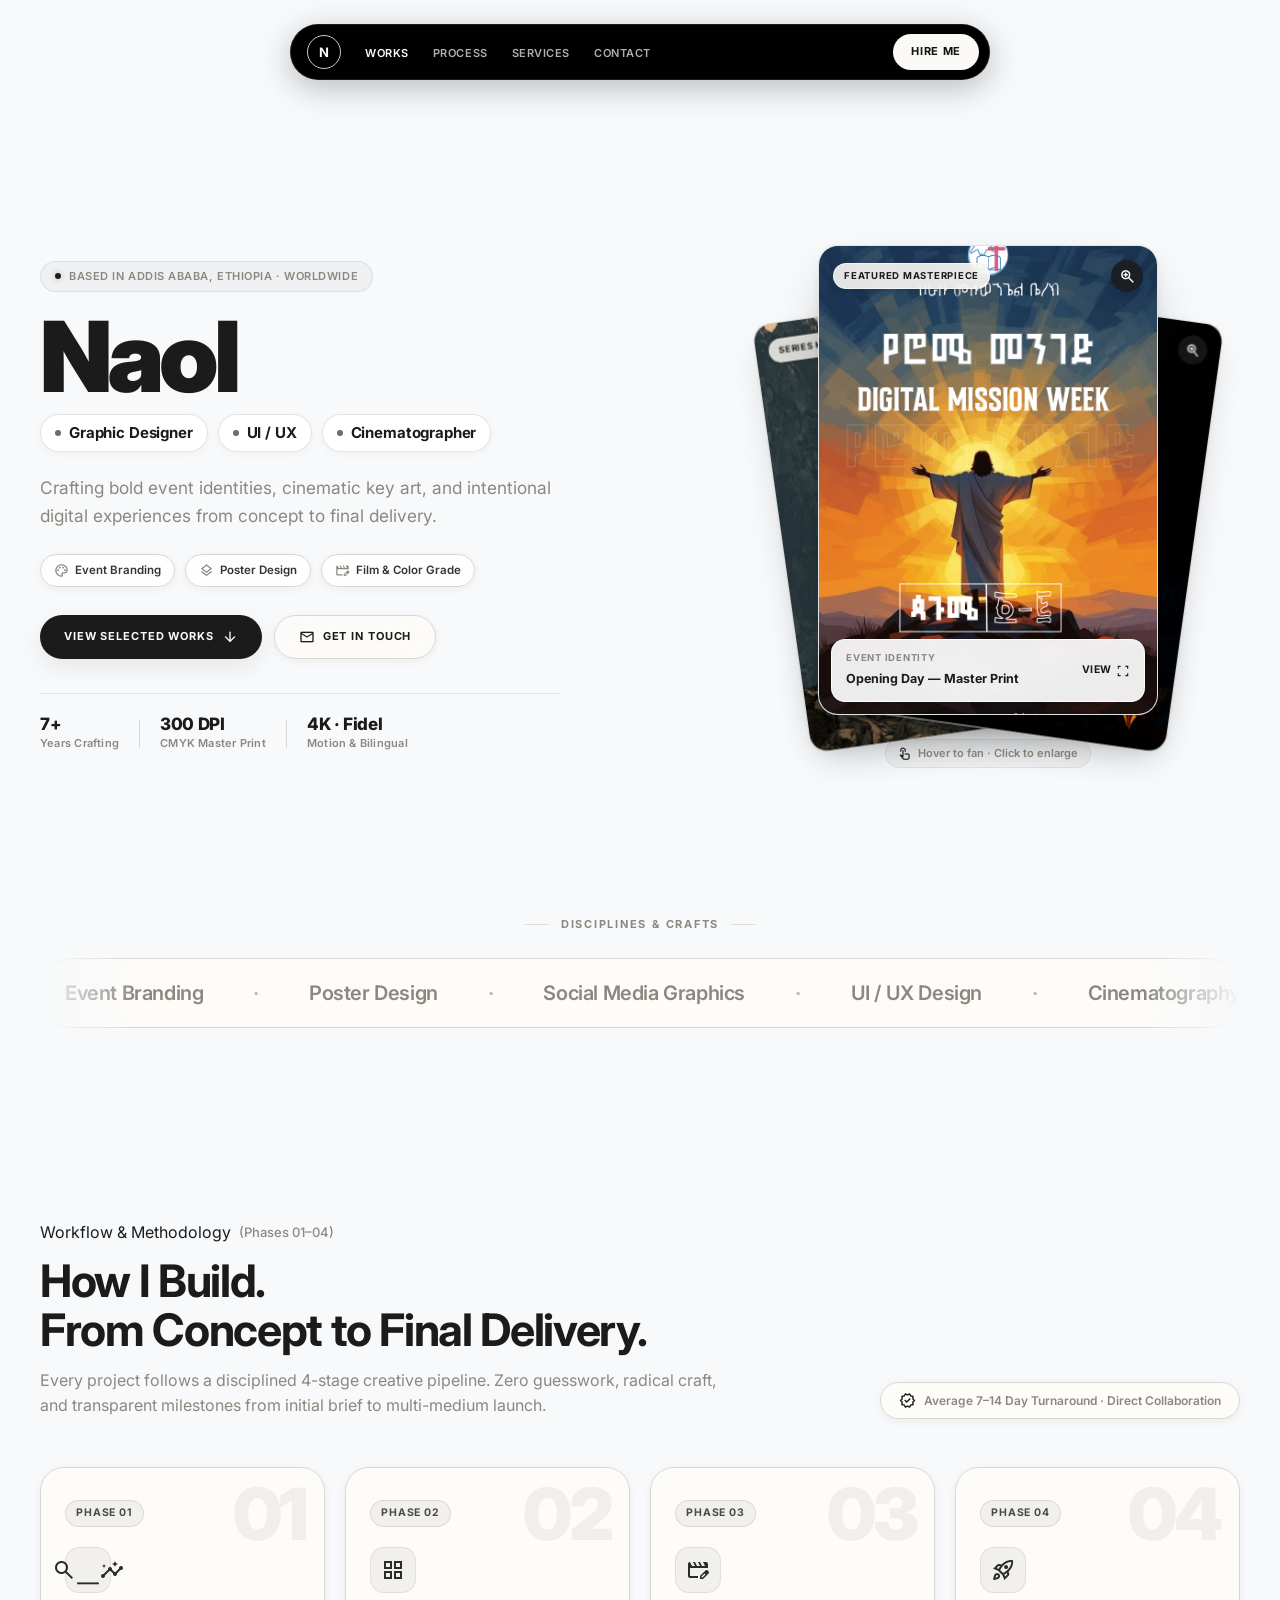
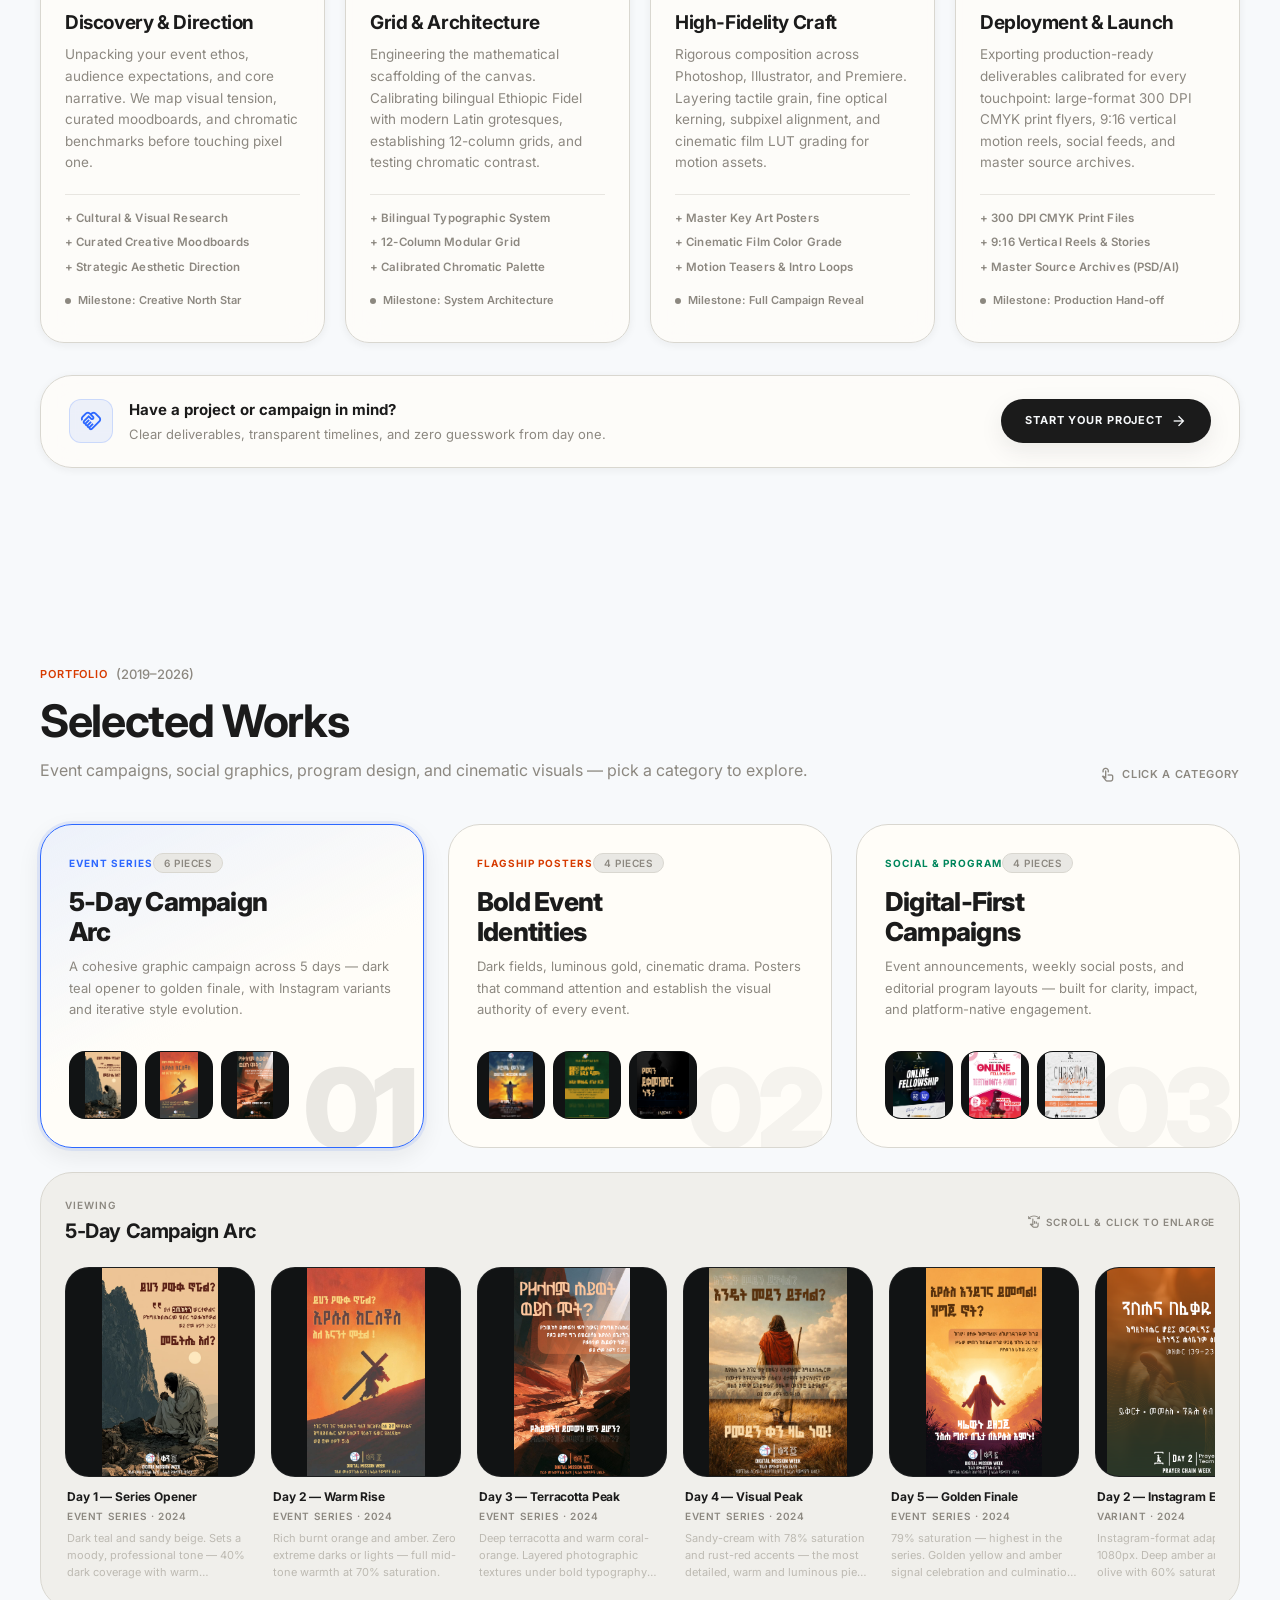
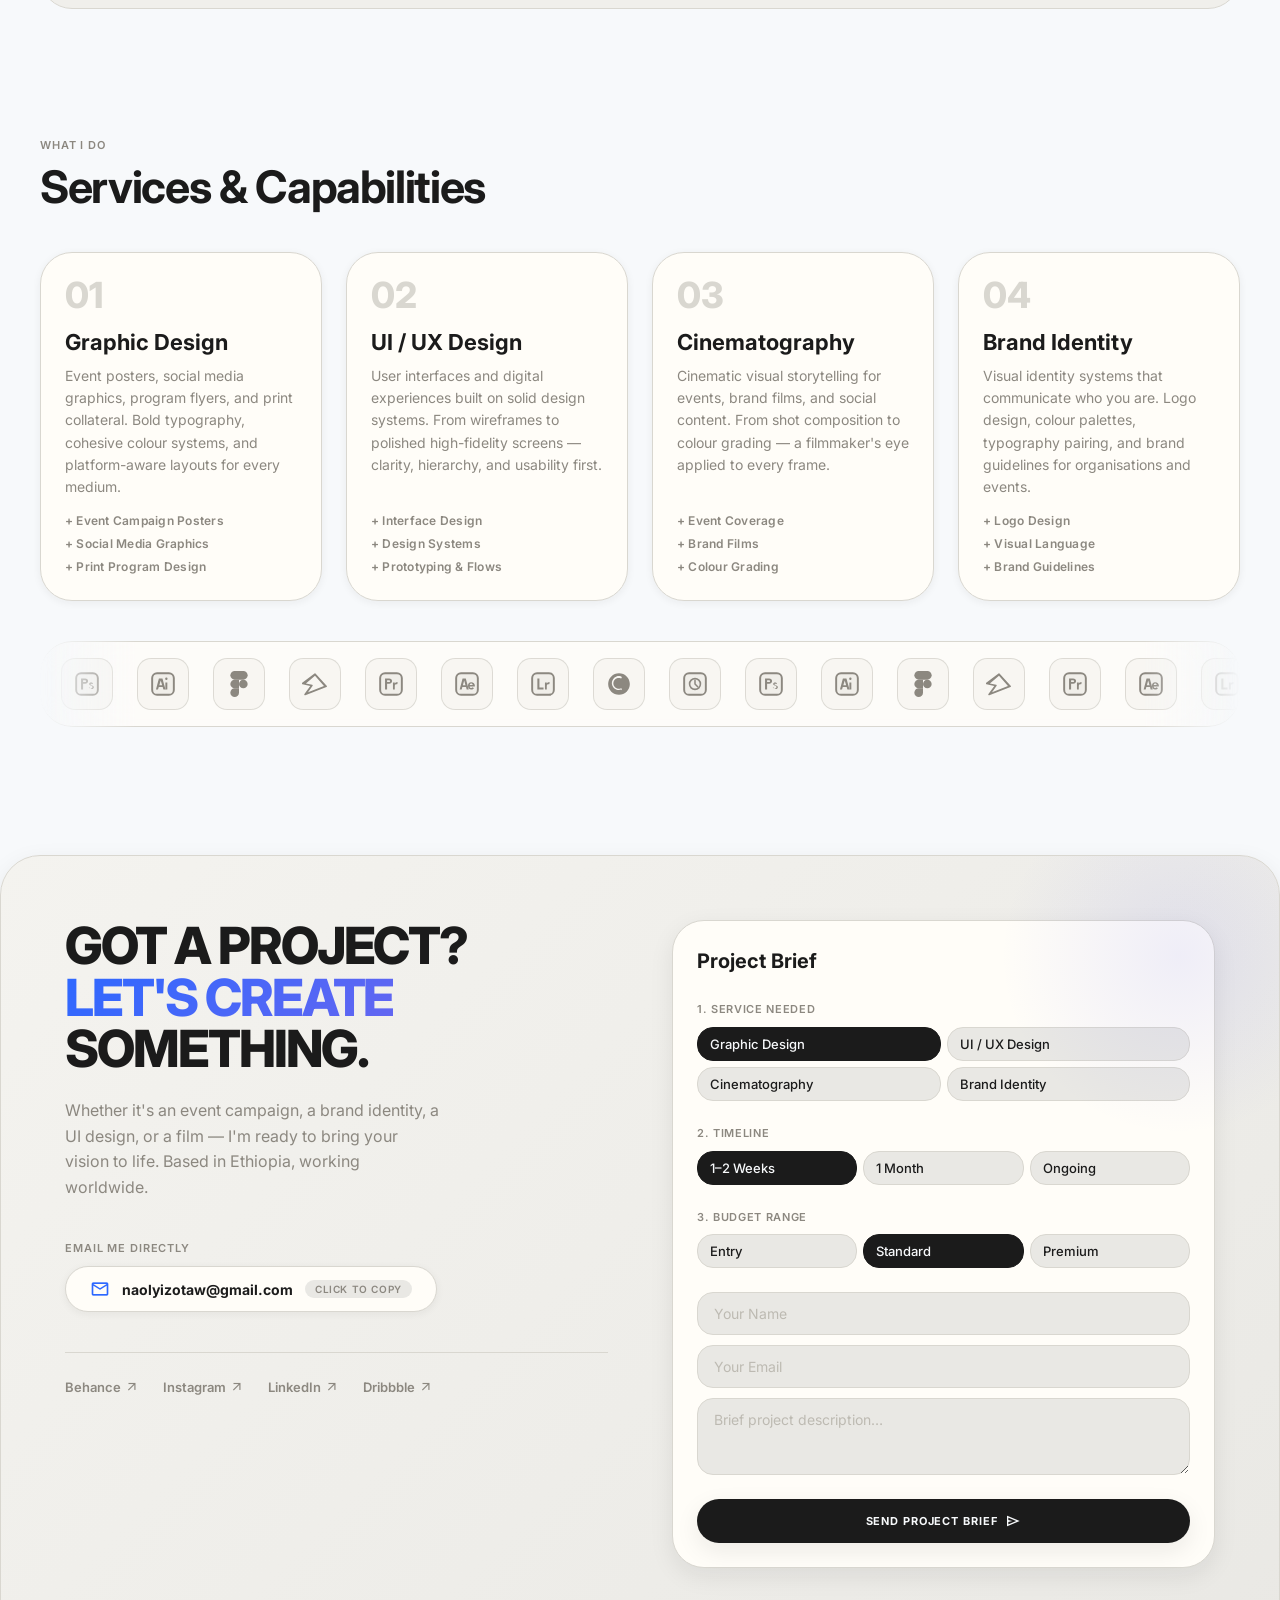
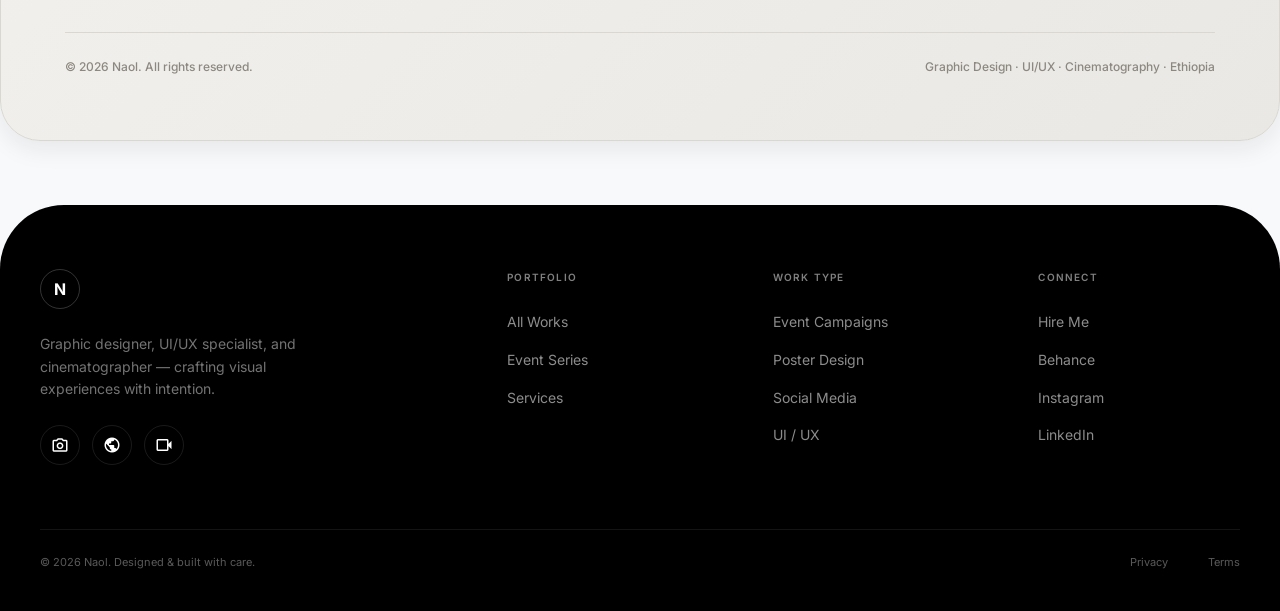
==== index.html @ aad10347 "feat: add initial project files, design system, and Vanta.js background" ====
<!DOCTYPE html>
<html lang="en">
<head>
  <meta charset="utf-8"/>
  <meta name="viewport" content="width=device-width, initial-scale=1.0"/>
  <meta name="description" content="Naol — Graphic Designer, UI/UX & Cinematographer. Crafting bold event identities, social campaigns, and visual experiences from Ethiopia."/>
  <title>Naol — Designer &amp; Cinematographer</title>
  <link rel="icon" type="image/svg+xml" href="favicon.svg"/>
  <link rel="preconnect" href="https://fonts.googleapis.com"/>
  <link rel="preconnect" href="https://fonts.gstatic.com" crossorigin/>
  <link href="https://fonts.googleapis.com/css2?family=Inter:wght@400;500;600;700;800;900&display=swap" rel="stylesheet"/>
  <link href="https://fonts.googleapis.com/css2?family=Material+Symbols+Outlined:opsz,wght,FILL,GRAD@24,400,0,0&display=swap" rel="stylesheet"/>
  <link rel="stylesheet" href="css/style.css"/>
</head>
<body>

  <!-- Animated Vanta NET 3D Network Background -->
  <div id="network-background" aria-hidden="true"></div>

  <div class="site-content">

<!-- ══════════════════════════════
     NAV
══════════════════════════════ -->
<header class="nav" role="banner">
  <div class="nav__pill">
    <div class="nav__left">
      <div class="nav__logo" aria-label="Naol">N</div>
      <ul class="nav__links">
        <li><a href="#works" class="active">Works</a></li>
        <li><a href="#process">Process</a></li>
        <li><a href="#capabilities">Services</a></li>
        <li><a href="#contact">Contact</a></li>
      </ul>
    </div>
    <a href="#contact" class="nav__cta">Hire Me</a>
  </div>
</header>

<main class="page-wrapper">

  <!-- ══════════════════════════
       1. HERO (SPLIT-SCREEN VISUAL SHOWCASE)
  ══════════════════════════ -->
  <section class="hero-split container" id="home" aria-labelledby="hero-headline">

    <!-- Left Column: Editorial Statement & Actions -->
    <div class="hero-split__left">
      
      <div class="hero-location-tag">
        <span class="hero-location-dot"></span>
        <span>Based in Addis Ababa, Ethiopia · Worldwide</span>
      </div>

      <!-- Standalone Name + Styled Minimized Professions -->
      <div class="hero-name-wrap">
        <h1 class="hero-name" id="hero-headline">Naol</h1>
        <div class="hero-professions" aria-label="Creative Disciplines">
          <span class="hero-prof-pill">
            <span class="hero-prof-pill__dot"></span>
            Graphic Designer
          </span>
          <span class="hero-prof-pill">
            <span class="hero-prof-pill__dot"></span>
            UI / UX
          </span>
          <span class="hero-prof-pill">
            <span class="hero-prof-pill__dot"></span>
            Cinematographer
          </span>
        </div>
      </div>

      <p class="hero__sub">
        Crafting bold event identities, cinematic key art, and intentional digital experiences from concept to final delivery.
      </p>

      <div class="hero-disc-row">
        <span class="hero-disc-pill"><span class="material-symbols-outlined">palette</span>Event Branding</span>
        <span class="hero-disc-pill"><span class="material-symbols-outlined">layers</span>Poster Design</span>
        <span class="hero-disc-pill"><span class="material-symbols-outlined">movie_edit</span>Film &amp; Color Grade</span>
      </div>

      <div class="hero__ctas">
        <a href="#works" class="btn btn--primary">
          <span>View Selected Works</span>
          <span class="material-symbols-outlined">arrow_downward</span>
        </a>
        <a href="#contact" class="btn btn--ghost">
          <span class="material-symbols-outlined">mail</span>
          <span>Get in Touch</span>
        </a>
      </div>

      <!-- Quick Proof Stats -->
      <div class="hero-stats">
        <div class="hero-stat">
          <span class="hero-stat__num">7+</span>
          <span class="hero-stat__label">Years Crafting</span>
        </div>
        <div class="hero-stat__div"></div>
        <div class="hero-stat">
          <span class="hero-stat__num">300 DPI</span>
          <span class="hero-stat__label">CMYK Master Print</span>
        </div>
        <div class="hero-stat__div"></div>
        <div class="hero-stat">
          <span class="hero-stat__num">4K · Fidel</span>
          <span class="hero-stat__label">Motion &amp; Bilingual</span>
        </div>
      </div>

    </div>

    <!-- Right Column: Interactive Fanned Poster Showcase -->
    <div class="hero-split__right">
      <div class="showcase-stage">
        
        <!-- Ambient radial glow behind the posters -->
        <div class="showcase-glow" aria-hidden="true"></div>

        <!-- The 3 Fanned Poster Stack -->
        <div class="showcase-fan" id="hero-showcase-fan" aria-label="Interactive Poster Showcase">

          <!-- Poster 1: Back-Left (Day 1 Series) -->
          <article class="showcase-card showcase-card--left" data-lightbox="images/DAY1.2.png" data-caption="5-Day Campaign Arc — Day 1 Opener (Teal &amp; Ambient Glow)" tabindex="0">
            <div class="showcase-card__frame">
              <img src="images/DAY1.2.png" alt="Day 1 Campaign Poster" loading="eager" />
              <div class="showcase-card__overlay">
                <span class="showcase-card__tag">Series Key Art</span>
                <button class="showcase-card__btn" type="button" aria-label="Zoom poster">
                  <span class="material-symbols-outlined">zoom_in</span>
                </button>
              </div>
            </div>
          </article>

          <!-- Poster 2: Back-Right (BEZ Flagship) -->
          <article class="showcase-card showcase-card--right" data-lightbox="images/BEZ2.png" data-caption="BEZ Flagship Event Identity — Cinematic Gold on Obsidian" tabindex="0">
            <div class="showcase-card__frame">
              <img src="images/BEZ2.png" alt="BEZ Flagship Poster" loading="eager" />
              <div class="showcase-card__overlay">
                <span class="showcase-card__tag">Flagship Event</span>
                <button class="showcase-card__btn" type="button" aria-label="Zoom poster">
                  <span class="material-symbols-outlined">zoom_in</span>
                </button>
              </div>
            </div>
          </article>

          <!-- Poster 3: Center-Front (Opening Day Masterpiece) -->
          <article class="showcase-card showcase-card--center" data-lightbox="images/OPENING DAY.png" data-caption="Opening Day — Typographic Authority &amp; Gold Fidelity" tabindex="0">
            <div class="showcase-card__frame">
              <img src="images/OPENING DAY.png" alt="Opening Day Event Poster" loading="eager" />
              <div class="showcase-card__overlay">
                <span class="showcase-card__tag">Featured Masterpiece</span>
                <button class="showcase-card__btn" type="button" aria-label="Zoom poster">
                  <span class="material-symbols-outlined">zoom_in</span>
                </button>
              </div>
            </div>
            <!-- Live Caption Ribbon -->
            <div class="showcase-card__ribbon">
              <div>
                <span class="showcase-ribbon__cat">Event Identity</span>
                <strong class="showcase-ribbon__title">Opening Day — Master Print</strong>
              </div>
              <span class="showcase-ribbon__action">
                <span>View</span>
                <span class="material-symbols-outlined">fullscreen</span>
              </span>
            </div>
          </article>

        </div>

        <!-- Floating Interactive Hint -->
        <div class="showcase-hint">
          <span class="material-symbols-outlined">touch_app</span>
          <span>Hover to fan · Click to enlarge</span>
        </div>

      </div>
    </div>

  </section>

  <!-- ══════════════════════════
       2. MARQUEE
  ══════════════════════════ -->
  <section class="marquee-section container">
    <p class="marquee-label">Disciplines &amp; Crafts</p>
    <div class="marquee-track-wrapper">
      <div class="marquee-track">
        <span class="marquee-item">Event Branding</span>
        <span class="marquee-item">Poster Design</span>
        <span class="marquee-item">Social Media Graphics</span>
        <span class="marquee-item">UI / UX Design</span>
        <span class="marquee-item">Cinematography</span>
        <span class="marquee-item">Visual Identity</span>
        <span class="marquee-item">Program Design</span>
        <span class="marquee-item">Typography</span>
        <span class="marquee-item">Event Branding</span>
        <span class="marquee-item">Poster Design</span>
        <span class="marquee-item">Social Media Graphics</span>
        <span class="marquee-item">UI / UX Design</span>
        <span class="marquee-item">Cinematography</span>
        <span class="marquee-item">Visual Identity</span>
        <span class="marquee-item">Program Design</span>
        <span class="marquee-item">Typography</span>
      </div>
    </div>
  </section>

    <!-- ══════════════════════════
       3. CREATIVE PROCESS (CONCEPT TO DELIVERY)
  ══════════════════════════ -->
  <section class="process-section container" id="process" aria-labelledby="process-title">
    <div id="identity" aria-hidden="true" style="position:relative;top:-90px;height:0;overflow:hidden;"></div>
    
    <div class="process-header">
      <div class="process-header__left">
        <div class="section__eyebrow">
          <span class="eyebrow-pill">
            <span class="eyebrow-dot"></span>
            Workflow &amp; Methodology
          </span>
          <span class="section__date">(Phases 01–04)</span>
        </div>
        <h2 class="section__title" id="process-title">How I Build.<br/>From Concept to Final Delivery.</h2>
        <p class="section__sub">
          Every project follows a disciplined 4-stage creative pipeline. Zero guesswork, radical craft, and transparent milestones from initial brief to multi-medium launch.
        </p>
      </div>
      <div class="process-header__badge">
        <span class="material-symbols-outlined">verified</span>
        <span>Average 7–14 Day Turnaround · Direct Collaboration</span>
      </div>
    </div>

    <!-- 4-Step Process Grid -->
    <div class="process-grid">

      <!-- Step 01: Discovery & Creative Direction -->
      <article class="process-card">
        <span class="process-card__num">01</span>
        <div class="process-card__top">
          <span class="process-pill">Phase 01</span>
        </div>
        <div class="process-card__icon-wrap">
          <span class="material-symbols-outlined">search_insights</span>
        </div>
        <h3 class="process-card__title">Discovery &amp; Direction</h3>
        <p class="process-card__desc">
          Unpacking your event ethos, audience expectations, and core narrative. We map visual tension, curated moodboards, and chromatic benchmarks before touching pixel one.
        </p>
        <ul class="process-card__deliverables">
          <li>+ Cultural &amp; Visual Research</li>
          <li>+ Curated Creative Moodboards</li>
          <li>+ Strategic Aesthetic Direction</li>
        </ul>
        <div class="process-card__footer">
          <span class="process-status-dot"></span>
          <span class="process-status-text">Milestone: Creative North Star</span>
        </div>
      </article>

      <!-- Step 02: Typography & Grid Architecture -->
      <article class="process-card">
        <span class="process-card__num">02</span>
        <div class="process-card__top">
          <span class="process-pill">Phase 02</span>
        </div>
        <div class="process-card__icon-wrap">
          <span class="material-symbols-outlined">grid_view</span>
        </div>
        <h3 class="process-card__title">Grid &amp; Architecture</h3>
        <p class="process-card__desc">
          Engineering the mathematical scaffolding of the canvas. Calibrating bilingual Ethiopic Fidel with modern Latin grotesques, establishing 12-column grids, and testing chromatic contrast.
        </p>
        <ul class="process-card__deliverables">
          <li>+ Bilingual Typographic System</li>
          <li>+ 12-Column Modular Grid</li>
          <li>+ Calibrated Chromatic Palette</li>
        </ul>
        <div class="process-card__footer">
          <span class="process-status-dot"></span>
          <span class="process-status-text">Milestone: System Architecture</span>
        </div>
      </article>

      <!-- Step 03: Craft, Motion & Iteration -->
      <article class="process-card">
        <span class="process-card__num">03</span>
        <div class="process-card__top">
          <span class="process-pill">Phase 03</span>
        </div>
        <div class="process-card__icon-wrap">
          <span class="material-symbols-outlined">movie_edit</span>
        </div>
        <h3 class="process-card__title">High-Fidelity Craft</h3>
        <p class="process-card__desc">
          Rigorous composition across Photoshop, Illustrator, and Premiere. Layering tactile grain, fine optical kerning, subpixel alignment, and cinematic film LUT grading for motion assets.
        </p>
        <ul class="process-card__deliverables">
          <li>+ Master Key Art Posters</li>
          <li>+ Cinematic Film Color Grade</li>
          <li>+ Motion Teasers &amp; Intro Loops</li>
        </ul>
        <div class="process-card__footer">
          <span class="process-status-dot"></span>
          <span class="process-status-text">Milestone: Full Campaign Reveal</span>
        </div>
      </article>

      <!-- Step 04: Production & Multi-Platform Launch -->
      <article class="process-card">
        <span class="process-card__num">04</span>
        <div class="process-card__top">
          <span class="process-pill">Phase 04</span>
        </div>
        <div class="process-card__icon-wrap">
          <span class="material-symbols-outlined">rocket_launch</span>
        </div>
        <h3 class="process-card__title">Deployment &amp; Launch</h3>
        <p class="process-card__desc">
          Exporting production-ready deliverables calibrated for every touchpoint: large-format 300 DPI CMYK print flyers, 9:16 vertical motion reels, social feeds, and master source archives.
        </p>
        <ul class="process-card__deliverables">
          <li>+ 300 DPI CMYK Print Files</li>
          <li>+ 9:16 Vertical Reels &amp; Stories</li>
          <li>+ Master Source Archives (PSD/AI)</li>
        </ul>
        <div class="process-card__footer">
          <span class="process-status-dot"></span>
          <span class="process-status-text">Milestone: Production Hand-off</span>
        </div>
      </article>

    </div>

    <!-- Process Footer Action Tray -->
    <div class="process-footer">
      <div class="process-footer__left">
        <div class="process-footer__icon">
          <span class="material-symbols-outlined">handshake</span>
        </div>
        <div>
          <div class="process-footer__title">Have a project or campaign in mind?</div>
          <div class="process-footer__sub">Clear deliverables, transparent timelines, and zero guesswork from day one.</div>
        </div>
      </div>
      <a href="#contact" class="btn btn--primary">
        <span>Start Your Project</span>
        <span class="material-symbols-outlined">arrow_forward</span>
      </a>
    </div>
  </section>


  <!-- ══════════════════════════
       4. PORTFOLIO
  ══════════════════════════ -->
  <div id="lab" aria-hidden="true" style="height:0;overflow:hidden;position:relative;top:-96px;"></div>
  <section class="pf-section container" id="works" aria-labelledby="pf-title">

    <div class="pf-head">
      <div>
        <div class="section__eyebrow">
          <span class="section__cat">Portfolio</span>
          <span class="section__date">(2019–2026)</span>
        </div>
        <h2 class="section__title" id="pf-title">Selected Works</h2>
        <p class="section__sub">Event campaigns, social graphics, program design, and cinematic visuals — pick a category to explore.</p>
      </div>
      <span class="pf-hint">
        <span class="material-symbols-outlined">touch_app</span>
        Click a category
      </span>
    </div>

    <!-- ── Category Selector Cards ── -->
    <div class="pf-cats">

      <button class="pf-cat pf-cat--cobalt pf-cat--active" data-cat="series" data-title="5-Day Campaign Arc">
        <span class="pf-cat__bg-num">01</span>
        <div class="pf-cat__top">
          <span class="pf-cat__label">Event Series</span>
          <span class="pf-cat__count">6 pieces</span>
        </div>
        <h3 class="pf-cat__title">5-Day Campaign<br/>Arc</h3>
        <p class="pf-cat__desc">A cohesive graphic campaign across 5 days — dark teal opener to golden finale, with Instagram variants and iterative style evolution.</p>
        <div class="pf-cat__thumbs">
          <div class="pf-cat__thumb"><img src="images/DAY1.2.png" alt="Day 1"/></div>
          <div class="pf-cat__thumb"><img src="images/DAY 2 (2).png" alt="Day 2"/></div>
          <div class="pf-cat__thumb"><img src="images/DAY3 (3).png" alt="Day 3"/></div>
        </div>
      </button>

      <button class="pf-cat pf-cat--tangerine" data-cat="posters" data-title="Bold Event Identities">
        <span class="pf-cat__bg-num">02</span>
        <div class="pf-cat__top">
          <span class="pf-cat__label">Flagship Posters</span>
          <span class="pf-cat__count">4 pieces</span>
        </div>
        <h3 class="pf-cat__title">Bold Event<br/>Identities</h3>
        <p class="pf-cat__desc">Dark fields, luminous gold, cinematic drama. Posters that command attention and establish the visual authority of every event.</p>
        <div class="pf-cat__thumbs">
          <div class="pf-cat__thumb"><img src="images/OPENING DAY.png" alt="Opening Day"/></div>
          <div class="pf-cat__thumb"><img src="images/2019NEWYR (2).png" alt="New Year 2019"/></div>
          <div class="pf-cat__thumb"><img src="images/BEZ2.png" alt="BEZ"/></div>
        </div>
      </button>

      <button class="pf-cat pf-cat--mint" data-cat="social" data-title="Digital-First Campaigns">
        <span class="pf-cat__bg-num">03</span>
        <div class="pf-cat__top">
          <span class="pf-cat__label">Social &amp; Program</span>
          <span class="pf-cat__count">4 pieces</span>
        </div>
        <h3 class="pf-cat__title">Digital-First<br/>Campaigns</h3>
        <p class="pf-cat__desc">Event announcements, weekly social posts, and editorial program layouts — built for clarity, impact, and platform-native engagement.</p>
        <div class="pf-cat__thumbs">
          <div class="pf-cat__thumb"><img src="images/online fellow monday (2).png" alt="Online Fellowship"/></div>
          <div class="pf-cat__thumb"><img src="images/TESTIMONY DAY 2.png" alt="Testimony Day 2"/></div>
          <div class="pf-cat__thumb"><img src="images/monday program  (1).png" alt="Monday Program"/></div>
        </div>
      </button>

    </div>

    <!-- ── Poster Rail Panel ── -->
    <div class="pf-panel" id="pf-panel">
      <div class="pf-panel__header">
        <div class="pf-panel__header-left">
          <span class="pf-panel__eyebrow">Viewing</span>
          <span class="pf-panel__title" id="pf-panel-title">5-Day Campaign Arc</span>
        </div>
        <span class="pf-panel__hint">
          <span class="material-symbols-outlined" style="font-size:14px;">swipe</span>
          Scroll &amp; click to enlarge
        </span>
      </div>
      <div class="pf-rail" id="pf-rail">
        <!-- Populated by JS -->
      </div>
    </div>

  </section>


  <!-- ══════════════════════════
       6. SERVICES / CAPABILITIES
  ══════════════════════════ -->
  <section class="capabilities-section container" id="capabilities">

    <div class="capabilities-header">
      <span class="capabilities-header__eyebrow">What I Do</span>
      <h2 class="section__title">Services &amp; Capabilities</h2>
    </div>

    <div class="capabilities-grid">
      <div class="cap-card">
        <div>
          <span class="cap-card__num">01</span>
          <h3 class="cap-card__title">Graphic Design</h3>
          <p class="cap-card__desc">Event posters, social media graphics, program flyers, and print collateral. Bold typography, cohesive colour systems, and platform-aware layouts for every medium.</p>
        </div>
        <ul class="cap-card__list">
          <li>+ Event Campaign Posters</li>
          <li>+ Social Media Graphics</li>
          <li>+ Print Program Design</li>
        </ul>
      </div>
      <div class="cap-card">
        <div>
          <span class="cap-card__num">02</span>
          <h3 class="cap-card__title">UI / UX Design</h3>
          <p class="cap-card__desc">User interfaces and digital experiences built on solid design systems. From wireframes to polished high-fidelity screens — clarity, hierarchy, and usability first.</p>
        </div>
        <ul class="cap-card__list">
          <li>+ Interface Design</li>
          <li>+ Design Systems</li>
          <li>+ Prototyping &amp; Flows</li>
        </ul>
      </div>
      <div class="cap-card">
        <div>
          <span class="cap-card__num">03</span>
          <h3 class="cap-card__title">Cinematography</h3>
          <p class="cap-card__desc">Cinematic visual storytelling for events, brand films, and social content. From shot composition to colour grading — a filmmaker's eye applied to every frame.</p>
        </div>
        <ul class="cap-card__list">
          <li>+ Event Coverage</li>
          <li>+ Brand Films</li>
          <li>+ Colour Grading</li>
        </ul>
      </div>
      <div class="cap-card">
        <div>
          <span class="cap-card__num">04</span>
          <h3 class="cap-card__title">Brand Identity</h3>
          <p class="cap-card__desc">Visual identity systems that communicate who you are. Logo design, colour palettes, typography pairing, and brand guidelines for organisations and events.</p>
        </div>
        <ul class="cap-card__list">
          <li>+ Logo Design</li>
          <li>+ Visual Language</li>
          <li>+ Brand Guidelines</li>
        </ul>
      </div>
    </div>

    <!-- ══════════════════════════
         TOOLS HORIZONTAL MARQUEE
    ══════════════════════════ -->
    <div class="tools-marquee-tray" aria-label="Creative Software Stack">
      <div class="tools-marquee-track">
        <!-- GROUP 1 -->
        <div class="tool-icon-card" title="Adobe Photoshop" aria-label="Adobe Photoshop">
          <svg class="tool-icon" width="26" height="26" viewBox="0 0 24 24" fill="none" xmlns="http://www.w3.org/2000/svg" aria-hidden="true">
            <rect x="2" y="2" width="20" height="20" rx="4.5" stroke="currentColor" stroke-width="1.8" fill="currentColor" fill-opacity="0.08"/>
            <path d="M6.5 7h3.8c1.6 0 2.7.9 2.7 2.3 0 1.5-1.1 2.4-2.7 2.4H8.4V17H6.5V7zm1.9 3.2h1.7c.6 0 1-.3 1-.8s-.4-.8-1-.8H8.4v1.6z" fill="currentColor"/>
            <path d="M13.6 15.2c.4.6 1.1.9 1.9.9 1 0 1.6-.5 1.6-1.3 0-1.7-3.1-1.1-3.1-2.8 0-.9.7-1.5 1.8-1.5.8 0 1.5.4 1.8 1l-1.1.7c-.2-.4-.4-.6-.7-.6-.4 0-.6.2-.6.5 0 1.5 3.1 1 3.1 2.8 0 1.1-.9 1.6-1.9 1.6-1.1 0-1.9-.5-2.3-1.2l1.2-.7z" fill="currentColor"/>
          </svg>
        </div>

        <div class="tool-icon-card" title="Adobe Illustrator" aria-label="Adobe Illustrator">
          <svg class="tool-icon" width="26" height="26" viewBox="0 0 24 24" fill="none" xmlns="http://www.w3.org/2000/svg" aria-hidden="true">
            <rect x="2" y="2" width="20" height="20" rx="4.5" stroke="currentColor" stroke-width="1.8" fill="currentColor" fill-opacity="0.08"/>
            <path d="M9.8 7h-1.6L5.5 17h1.9l.7-2.3h3.6l.7 2.3h1.9L11.5 7H9.8zm-1.2 6.1 1.3-4.4 1.3 4.4H8.6z" fill="currentColor"/>
            <path d="M16.2 7.2a1.1 1.1 0 1 1-2.2 0 1.1 1.1 0 0 1 2.2 0zm-.2 3.3h-1.8V17H16v-6.5z" fill="currentColor"/>
          </svg>
        </div>

        <div class="tool-icon-card" title="Figma" aria-label="Figma">
          <svg class="tool-icon" width="26" height="26" viewBox="0 0 24 24" fill="currentColor" xmlns="http://www.w3.org/2000/svg" aria-hidden="true">
            <path d="M8 24c2.21 0 4-1.79 4-4v-4H8c-2.21 0-4 1.79-4 4s1.79 4 4 4z"/>
            <path d="M4 12c0-2.21 1.79-4 4-4h4v8H8c-2.21 0-4-1.79-4-4z"/>
            <path d="M4 4c0-2.21 1.79-4 4-4h4v8H8C5.79 8 4 6.21 4 4z"/>
            <path d="M12 0h4c2.21 0 4 1.79 4 4s-1.79 4-4 4h-4V0z"/>
            <path d="M20 12c0 2.21-1.79 4-4 4s-4-1.79-4-4 1.79-4 4-4 4 1.79 4 4z"/>
          </svg>
        </div>

        <div class="tool-icon-card" title="Affinity" aria-label="Affinity">
          <svg class="tool-icon" width="26" height="26" viewBox="0 0 24 24" fill="currentColor" xmlns="http://www.w3.org/2000/svg" aria-hidden="true">
            <path d="M12.44 2.21a.75.75 0 0 0-.88 0L.19 10.96a.75.75 0 0 0 .28 1.34l7.15 1.58-5.38 7.37a.75.75 0 0 0 .84 1.15l19.53-7.53a.75.75 0 0 0 .36-.97L12.44 2.21zm-.44 2.26 8.28 9.39-14.7 5.67 4.1-5.61a.75.75 0 0 0-.25-1.12L3.6 11.5 12 4.47z"/>
          </svg>
        </div>

        <div class="tool-icon-card" title="Adobe Premiere Pro" aria-label="Adobe Premiere Pro">
          <svg class="tool-icon" width="26" height="26" viewBox="0 0 24 24" fill="none" xmlns="http://www.w3.org/2000/svg" aria-hidden="true">
            <rect x="2" y="2" width="20" height="20" rx="4.5" stroke="currentColor" stroke-width="1.8" fill="currentColor" fill-opacity="0.08"/>
            <path d="M6.5 7h3.8c1.6 0 2.7.9 2.7 2.3 0 1.5-1.1 2.4-2.7 2.4H8.4V17H6.5V7zm1.9 3.2h1.7c.6 0 1-.3 1-.8s-.4-.8-1-.8H8.4v1.6z" fill="currentColor"/>
            <path d="M13.8 10.5h1.7v1.1c.4-.8 1.1-1.2 2-1.2.3 0 .6.1.8.2l-.6 1.7c-.3-.1-.5-.1-.8-.1-.9 0-1.4.6-1.4 1.6V17h-1.7v-6.5z" fill="currentColor"/>
          </svg>
        </div>

        <div class="tool-icon-card" title="Adobe After Effects" aria-label="Adobe After Effects">
          <svg class="tool-icon" width="26" height="26" viewBox="0 0 24 24" fill="none" xmlns="http://www.w3.org/2000/svg" aria-hidden="true">
            <rect x="2" y="2" width="20" height="20" rx="4.5" stroke="currentColor" stroke-width="1.8" fill="currentColor" fill-opacity="0.08"/>
            <path d="M9.5 7H7.9L5.2 17h1.9l.6-2.3h3.4l.6 2.3h1.9L10.9 7H9.5zm-1.3 6.1 1.2-4.4 1.2 4.4H8.2z" fill="currentColor"/>
            <path d="M15.8 10.3c-1.8 0-2.9 1.2-2.9 3.4 0 2.1 1.1 3.4 3 3.4 1.1 0 2-.4 2.5-1.2l-1.2-.8c-.3.5-.7.7-1.3.7-.9 0-1.4-.5-1.4-1.4h4.7c0-.2.1-.5.1-.7 0-2.1-1.3-3.4-3.5-3.4zm-1.3 2.7c.1-.8.6-1.4 1.4-1.4.8 0 1.3.6 1.4 1.4h-2.8z" fill="currentColor"/>
          </svg>
        </div>

        <div class="tool-icon-card" title="Adobe Lightroom" aria-label="Adobe Lightroom">
          <svg class="tool-icon" width="26" height="26" viewBox="0 0 24 24" fill="none" xmlns="http://www.w3.org/2000/svg" aria-hidden="true">
            <rect x="2" y="2" width="20" height="20" rx="4.5" stroke="currentColor" stroke-width="1.8" fill="currentColor" fill-opacity="0.08"/>
            <path d="M6.8 7h1.9v8.2h3.8V17H6.8V7z" fill="currentColor"/>
            <path d="M13.8 10.5h1.7v1.1c.4-.8 1.1-1.2 2-1.2.3 0 .6.1.8.2l-.6 1.7c-.3-.1-.5-.1-.8-.1-.9 0-1.4.6-1.4 1.6V17h-1.7v-6.5z" fill="currentColor"/>
          </svg>
        </div>

        <div class="tool-icon-card" title="Canva" aria-label="Canva">
          <svg class="tool-icon" width="26" height="26" viewBox="0 0 24 24" fill="currentColor" xmlns="http://www.w3.org/2000/svg" aria-hidden="true">
            <path d="M12 2C6.48 2 2 6.48 2 12s4.48 10 10 10 10-4.48 10-10S17.52 2 12 2zm2.1 15.06c-1.37.52-2.88.58-4.25.17-2.61-.78-4.43-3.14-4.48-5.83-.05-2.8 1.69-5.37 4.31-6.32 1.4-.51 2.94-.48 4.31.09.43.18.67.66.54 1.1-.13.43-.61.68-1.05.52-1.07-.44-2.26-.47-3.35-.07-2.05.74-3.41 2.74-3.37 4.93.04 2.1 1.46 3.94 3.5 4.55 1.07.32 2.24.27 3.31-.13.44-.17.92.07 1.06.51.15.44-.08.92-.53 1.08z"/>
          </svg>
        </div>

        <div class="tool-icon-card" title="DaVinci Resolve" aria-label="DaVinci Resolve">
          <svg class="tool-icon" width="26" height="26" viewBox="0 0 24 24" fill="none" xmlns="http://www.w3.org/2000/svg" aria-hidden="true">
            <rect x="2" y="2" width="20" height="20" rx="4.5" stroke="currentColor" stroke-width="1.8" fill="currentColor" fill-opacity="0.08"/>
            <circle cx="12" cy="12" r="5" stroke="currentColor" stroke-width="1.5"/>
            <path d="M12 8.5v3.5l2.5 2.5" stroke="currentColor" stroke-width="1.4" stroke-linecap="round"/>
          </svg>
        </div>

        <!-- GROUP 2 (duplicate for seamless loop) -->
        <div class="tool-icon-card" title="Adobe Photoshop" aria-label="Adobe Photoshop">
          <svg class="tool-icon" width="26" height="26" viewBox="0 0 24 24" fill="none" xmlns="http://www.w3.org/2000/svg" aria-hidden="true">
            <rect x="2" y="2" width="20" height="20" rx="4.5" stroke="currentColor" stroke-width="1.8" fill="currentColor" fill-opacity="0.08"/>
            <path d="M6.5 7h3.8c1.6 0 2.7.9 2.7 2.3 0 1.5-1.1 2.4-2.7 2.4H8.4V17H6.5V7zm1.9 3.2h1.7c.6 0 1-.3 1-.8s-.4-.8-1-.8H8.4v1.6z" fill="currentColor"/>
            <path d="M13.6 15.2c.4.6 1.1.9 1.9.9 1 0 1.6-.5 1.6-1.3 0-1.7-3.1-1.1-3.1-2.8 0-.9.7-1.5 1.8-1.5.8 0 1.5.4 1.8 1l-1.1.7c-.2-.4-.4-.6-.7-.6-.4 0-.6.2-.6.5 0 1.5 3.1 1 3.1 2.8 0 1.1-.9 1.6-1.9 1.6-1.1 0-1.9-.5-2.3-1.2l1.2-.7z" fill="currentColor"/>
          </svg>
        </div>

        <div class="tool-icon-card" title="Adobe Illustrator" aria-label="Adobe Illustrator">
          <svg class="tool-icon" width="26" height="26" viewBox="0 0 24 24" fill="none" xmlns="http://www.w3.org/2000/svg" aria-hidden="true">
            <rect x="2" y="2" width="20" height="20" rx="4.5" stroke="currentColor" stroke-width="1.8" fill="currentColor" fill-opacity="0.08"/>
            <path d="M9.8 7h-1.6L5.5 17h1.9l.7-2.3h3.6l.7 2.3h1.9L11.5 7H9.8zm-1.2 6.1 1.3-4.4 1.3 4.4H8.6z" fill="currentColor"/>
            <path d="M16.2 7.2a1.1 1.1 0 1 1-2.2 0 1.1 1.1 0 0 1 2.2 0zm-.2 3.3h-1.8V17H16v-6.5z" fill="currentColor"/>
          </svg>
        </div>

        <div class="tool-icon-card" title="Figma" aria-label="Figma">
          <svg class="tool-icon" width="26" height="26" viewBox="0 0 24 24" fill="currentColor" xmlns="http://www.w3.org/2000/svg" aria-hidden="true">
            <path d="M8 24c2.21 0 4-1.79 4-4v-4H8c-2.21 0-4 1.79-4 4s1.79 4 4 4z"/>
            <path d="M4 12c0-2.21 1.79-4 4-4h4v8H8c-2.21 0-4-1.79-4-4z"/>
            <path d="M4 4c0-2.21 1.79-4 4-4h4v8H8C5.79 8 4 6.21 4 4z"/>
            <path d="M12 0h4c2.21 0 4 1.79 4 4s-1.79 4-4 4h-4V0z"/>
            <path d="M20 12c0 2.21-1.79 4-4 4s-4-1.79-4-4 1.79-4 4-4 4 1.79 4 4z"/>
          </svg>
        </div>

        <div class="tool-icon-card" title="Affinity" aria-label="Affinity">
          <svg class="tool-icon" width="26" height="26" viewBox="0 0 24 24" fill="currentColor" xmlns="http://www.w3.org/2000/svg" aria-hidden="true">
            <path d="M12.44 2.21a.75.75 0 0 0-.88 0L.19 10.96a.75.75 0 0 0 .28 1.34l7.15 1.58-5.38 7.37a.75.75 0 0 0 .84 1.15l19.53-7.53a.75.75 0 0 0 .36-.97L12.44 2.21zm-.44 2.26 8.28 9.39-14.7 5.67 4.1-5.61a.75.75 0 0 0-.25-1.12L3.6 11.5 12 4.47z"/>
          </svg>
        </div>

        <div class="tool-icon-card" title="Adobe Premiere Pro" aria-label="Adobe Premiere Pro">
          <svg class="tool-icon" width="26" height="26" viewBox="0 0 24 24" fill="none" xmlns="http://www.w3.org/2000/svg" aria-hidden="true">
            <rect x="2" y="2" width="20" height="20" rx="4.5" stroke="currentColor" stroke-width="1.8" fill="currentColor" fill-opacity="0.08"/>
            <path d="M6.5 7h3.8c1.6 0 2.7.9 2.7 2.3 0 1.5-1.1 2.4-2.7 2.4H8.4V17H6.5V7zm1.9 3.2h1.7c.6 0 1-.3 1-.8s-.4-.8-1-.8H8.4v1.6z" fill="currentColor"/>
            <path d="M13.8 10.5h1.7v1.1c.4-.8 1.1-1.2 2-1.2.3 0 .6.1.8.2l-.6 1.7c-.3-.1-.5-.1-.8-.1-.9 0-1.4.6-1.4 1.6V17h-1.7v-6.5z" fill="currentColor"/>
          </svg>
        </div>

        <div class="tool-icon-card" title="Adobe After Effects" aria-label="Adobe After Effects">
          <svg class="tool-icon" width="26" height="26" viewBox="0 0 24 24" fill="none" xmlns="http://www.w3.org/2000/svg" aria-hidden="true">
            <rect x="2" y="2" width="20" height="20" rx="4.5" stroke="currentColor" stroke-width="1.8" fill="currentColor" fill-opacity="0.08"/>
            <path d="M9.5 7H7.9L5.2 17h1.9l.6-2.3h3.4l.6 2.3h1.9L10.9 7H9.5zm-1.3 6.1 1.2-4.4 1.2 4.4H8.2z" fill="currentColor"/>
            <path d="M15.8 10.3c-1.8 0-2.9 1.2-2.9 3.4 0 2.1 1.1 3.4 3 3.4 1.1 0 2-.4 2.5-1.2l-1.2-.8c-.3.5-.7.7-1.3.7-.9 0-1.4-.5-1.4-1.4h4.7c0-.2.1-.5.1-.7 0-2.1-1.3-3.4-3.5-3.4zm-1.3 2.7c.1-.8.6-1.4 1.4-1.4.8 0 1.3.6 1.4 1.4h-2.8z" fill="currentColor"/>
          </svg>
        </div>

        <div class="tool-icon-card" title="Adobe Lightroom" aria-label="Adobe Lightroom">
          <svg class="tool-icon" width="26" height="26" viewBox="0 0 24 24" fill="none" xmlns="http://www.w3.org/2000/svg" aria-hidden="true">
            <rect x="2" y="2" width="20" height="20" rx="4.5" stroke="currentColor" stroke-width="1.8" fill="currentColor" fill-opacity="0.08"/>
            <path d="M6.8 7h1.9v8.2h3.8V17H6.8V7z" fill="currentColor"/>
            <path d="M13.8 10.5h1.7v1.1c.4-.8 1.1-1.2 2-1.2.3 0 .6.1.8.2l-.6 1.7c-.3-.1-.5-.1-.8-.1-.9 0-1.4.6-1.4 1.6V17h-1.7v-6.5z" fill="currentColor"/>
          </svg>
        </div>

        <div class="tool-icon-card" title="Canva" aria-label="Canva">
          <svg class="tool-icon" width="26" height="26" viewBox="0 0 24 24" fill="currentColor" xmlns="http://www.w3.org/2000/svg" aria-hidden="true">
            <path d="M12 2C6.48 2 2 6.48 2 12s4.48 10 10 10 10-4.48 10-10S17.52 2 12 2zm2.1 15.06c-1.37.52-2.88.58-4.25.17-2.61-.78-4.43-3.14-4.48-5.83-.05-2.8 1.69-5.37 4.31-6.32 1.4-.51 2.94-.48 4.31.09.43.18.67.66.54 1.1-.13.43-.61.68-1.05.52-1.07-.44-2.26-.47-3.35-.07-2.05.74-3.41 2.74-3.37 4.93.04 2.1 1.46 3.94 3.5 4.55 1.07.32 2.24.27 3.31-.13.44-.17.92.07 1.06.51.15.44-.08.92-.53 1.08z"/>
          </svg>
        </div>

        <div class="tool-icon-card" title="DaVinci Resolve" aria-label="DaVinci Resolve">
          <svg class="tool-icon" width="26" height="26" viewBox="0 0 24 24" fill="none" xmlns="http://www.w3.org/2000/svg" aria-hidden="true">
            <rect x="2" y="2" width="20" height="20" rx="4.5" stroke="currentColor" stroke-width="1.8" fill="currentColor" fill-opacity="0.08"/>
            <circle cx="12" cy="12" r="5" stroke="currentColor" stroke-width="1.5"/>
            <path d="M12 8.5v3.5l2.5 2.5" stroke="currentColor" stroke-width="1.4" stroke-linecap="round"/>
          </svg>
        </div>
      </div>
    </div>

  </section>

  <!-- ══════════════════════════
       7. CONTACT
  ══════════════════════════ -->
  <section class="contact-section container" id="contact" style="max-width:calc(var(--max-w-wide) - 80px);margin-inline:auto;">

    <div class="contact-grid">
      <div>
        <h2 class="contact__headline">
          Got a project?<br/>
          <span>Let's create</span> something.
        </h2>

        <p class="contact__sub">
          Whether it's an event campaign, a brand identity, a UI design, or a film — I'm ready to bring your vision to life. Based in Ethiopia, working worldwide.
        </p>

        <span class="contact__email-label">Email me directly</span>
        <button class="email-copy-btn" id="copy-email-btn" type="button">
          <span class="material-symbols-outlined">mail</span>
          <span class="email-copy-btn__address" id="email-text">naolyizotaw@gmail.com</span>
          <span class="email-copy-btn__tooltip" id="copy-tooltip">Click to copy</span>
        </button>

        <div class="contact__socials">
          <a href="#" class="contact__social-link contact__social-link--primary">
            <span>Behance</span>
            <span class="material-symbols-outlined">arrow_outward</span>
          </a>
          <a href="#" class="contact__social-link contact__social-link--secondary">
            <span>Instagram</span>
            <span class="material-symbols-outlined">arrow_outward</span>
          </a>
          <a href="#" class="contact__social-link contact__social-link--tertiary">
            <span>LinkedIn</span>
            <span class="material-symbols-outlined">arrow_outward</span>
          </a>
          <a href="#" class="contact__social-link">
            <span>Dribbble</span>
            <span class="material-symbols-outlined">arrow_outward</span>
          </a>
        </div>
      </div>

      <div class="planner">
        <h3 class="planner__title">Project Brief</h3>
        <div>
          <span class="planner__label">1. Service Needed</span>
          <div class="planner__grid-2" id="scope-selector">
            <button class="opt-btn active" type="button">Graphic Design</button>
            <button class="opt-btn" type="button">UI / UX Design</button>
            <button class="opt-btn" type="button">Cinematography</button>
            <button class="opt-btn" type="button">Brand Identity</button>
          </div>
        </div>
        <div>
          <span class="planner__label">2. Timeline</span>
          <div class="planner__grid-3" id="timeline-selector">
            <button class="opt-btn active" type="button">1–2 Weeks</button>
            <button class="opt-btn" type="button">1 Month</button>
            <button class="opt-btn" type="button">Ongoing</button>
          </div>
        </div>
        <div>
          <span class="planner__label">3. Budget Range</span>
          <div class="planner__grid-3" id="budget-selector">
            <button class="opt-btn" type="button">Entry</button>
            <button class="opt-btn active" type="button">Standard</button>
            <button class="opt-btn" type="button">Premium</button>
          </div>
        </div>
        <div class="planner__inputs">
          <input class="planner__input" type="text" placeholder="Your Name"/>
          <input class="planner__input" type="email" placeholder="Your Email"/>
          <textarea class="planner__input" placeholder="Brief project description…" rows="3" style="resize:vertical;"></textarea>
        </div>
        <button class="planner__submit" id="transmit-btn" type="button">
          <span>Send Project Brief</span>
          <span class="material-symbols-outlined">send</span>
        </button>
      </div>
    </div>

    <div class="colophon">
      <span>© 2026 Naol. All rights reserved.</span>
      <span>Graphic Design · UI/UX · Cinematography · Ethiopia</span>
    </div>

  </section>

</main>

<!-- ══════════════════════════
     FOOTER
══════════════════════════ -->
<footer class="site-footer">
  <div class="footer-inner">
    <div class="footer-grid">
      <div class="footer__brand">
        <div class="footer__logo">N</div>
        <p class="footer__tagline">Graphic designer, UI/UX specialist, and cinematographer — crafting visual experiences with intention.</p>
        <div class="footer__socials">
          <a href="#" class="footer__social"><span class="material-symbols-outlined">photo_camera</span></a>
          <a href="#" class="footer__social"><span class="material-symbols-outlined">public</span></a>
          <a href="#" class="footer__social"><span class="material-symbols-outlined">videocam</span></a>
        </div>
      </div>
      <div class="footer__col">
        <h4>Portfolio</h4>
        <ul>
          <li><a href="#works">All Works</a></li>
          <li><a href="#lab">Event Series</a></li>
          <li><a href="#capabilities">Services</a></li>
        </ul>
      </div>
      <div class="footer__col">
        <h4>Work Type</h4>
        <ul>
          <li><a href="#works">Event Campaigns</a></li>
          <li><a href="#works">Poster Design</a></li>
          <li><a href="#works">Social Media</a></li>
          <li><a href="#works">UI / UX</a></li>
        </ul>
      </div>
      <div class="footer__col">
        <h4>Connect</h4>
        <ul>
          <li><a href="#contact">Hire Me</a></li>
          <li><a href="#">Behance</a></li>
          <li><a href="#">Instagram</a></li>
          <li><a href="#">LinkedIn</a></li>
        </ul>
      </div>
    </div>
    <div class="footer__bottom">
      <p class="footer__legal">© 2026 Naol. Designed &amp; built with care.</p>
      <div class="footer__legal-links">
        <a href="#">Privacy</a>
        <a href="#">Terms</a>
      </div>
    </div>
  </div>
</footer>
</div><!-- /.site-content -->

<!-- THREE.JS (r134) & VANTA NET BACKGROUND -->
<script src="https://cdnjs.cloudflare.com/ajax/libs/three.js/r134/three.min.js"></script>
<script src="https://cdn.jsdelivr.net/npm/vanta@0.5.24/dist/vanta.net.min.js"></script>
<script src="./vanta-net-background.js"></script>
<script src="./main.js"></script>

<!-- INTERACTIONS -->
<script>
document.addEventListener('DOMContentLoaded', function () {

  // Copy email
  const cb=document.getElementById('copy-email-btn'),ct=document.getElementById('copy-tooltip');
  if(cb&&ct){cb.addEventListener('click',function(){navigator.clipboard.writeText('naolyizotaw@gmail.com').then(function(){ct.textContent='Copied!';ct.style.color='#00865c';setTimeout(function(){ct.textContent='Click to copy';ct.style.color='';},2500);});});}

  // Planner selectors
  ['scope-selector','timeline-selector','budget-selector'].forEach(function(id){
    const c=document.getElementById(id);if(!c)return;
    c.querySelectorAll('.opt-btn').forEach(function(b){b.addEventListener('click',function(){c.querySelectorAll('.opt-btn').forEach(function(x){x.classList.remove('active');});b.classList.add('active');});});
  });

  // Submit
  const tx=document.getElementById('transmit-btn');
  if(tx){tx.addEventListener('click',function(){tx.innerHTML='<span>Sending…</span><span class="material-symbols-outlined" style="animation:spin 1s linear infinite;font-size:16px;">autorenew</span>';tx.disabled=true;setTimeout(function(){tx.innerHTML='<span>Sent! I\'ll be in touch soon 🎉</span><span class="material-symbols-outlined" style="font-size:16px;">check_circle</span>';tx.classList.add('success');},1200);});}

  // ── Lightbox ──────────────────────────────────────
  const lb      = document.getElementById('lightbox');
  const lbImg   = document.getElementById('lb-img');
  const lbCap   = document.getElementById('lb-caption');
  const lbCtr   = document.getElementById('lb-counter');
  const lbClose = document.getElementById('lb-close');
  const lbPrev  = document.getElementById('lb-prev');
  const lbNext  = document.getElementById('lb-next');

  // Mutable so pf-rail can swap the gallery context
  let lbImages  = [];
  let lbCurrent = 0;

  function lbOpen(index, imgs) {
    if (imgs) lbImages = imgs;
    if (!lbImages.length) return;
    lbCurrent = ((index % lbImages.length) + lbImages.length) % lbImages.length;
    const el = lbImages[lbCurrent];
    lbImg.src = el.dataset ? el.dataset.lightbox || el.src : el.src;
    lbImg.alt = el.alt || '';
    lbCap.textContent = el.dataset ? (el.dataset.caption || el.alt || '') : (el.alt || '');
    lbCtr.textContent = (lbCurrent + 1) + ' / ' + lbImages.length;
    lb.classList.add('is-open');
    document.body.style.overflow = 'hidden';
  }

  function lbClose_() {
    lb.classList.remove('is-open');
    document.body.style.overflow = '';
  }

  lbImages.forEach(function(el, i) {
    el.style.cursor = 'zoom-in';
    el.addEventListener('click', function() { lbOpen(i); });
  });

  if (lbClose) lbClose.addEventListener('click', lbClose_);
  if (lb) lb.addEventListener('click', function(e) { if (e.target === lb) lbClose_(); });
  if (lbPrev) lbPrev.addEventListener('click', function() { lbOpen(lbCurrent - 1); });
  if (lbNext) lbNext.addEventListener('click', function() { lbOpen(lbCurrent + 1); });

  document.addEventListener('keydown', function(e) {
    if (!lb || !lb.classList.contains('is-open')) return;
    if (e.key === 'Escape')     lbClose_();
    if (e.key === 'ArrowLeft')  lbOpen(lbCurrent - 1);
    if (e.key === 'ArrowRight') lbOpen(lbCurrent + 1);
  });

  // Wire collage static images into their own lightbox context
  const collageImgs = Array.from(document.querySelectorAll('.collage-card [data-lightbox]'));
  collageImgs.forEach(function(el, i) {
    el.style.cursor = 'zoom-in';
    el.addEventListener('click', function() { lbOpen(i, collageImgs); });
  });

  // Wire hero showcase cards into their own lightbox context
  const showcaseCards = Array.from(document.querySelectorAll('.showcase-card'));
  showcaseCards.forEach(function(card, i) {
    card.addEventListener('click', function() { lbOpen(i, showcaseCards); });
  });

  // ── Portfolio Category System ──────────────────────────────────
  const PF_DATA = {
    series: [
      { src: 'images/DAY1.2.png',          title: 'Day 1 — Series Opener',     meta: 'Event Series · 2024', desc: 'Dark teal and sandy beige. Sets a moody, professional tone — 40% dark coverage with warm typographic accents.' },
      { src: 'images/DAY 2 (2).png',       title: 'Day 2 — Warm Rise',         meta: 'Event Series · 2024', desc: 'Rich burnt orange and amber. Zero extreme darks or lights — full mid-tone warmth at 70% saturation.' },
      { src: 'images/DAY3 (3).png',        title: 'Day 3 — Terracotta Peak',   meta: 'Event Series · 2024', desc: 'Deep terracotta and warm coral-orange. Layered photographic textures under bold typography create high visual weight.' },
      { src: 'images/DAY4.png',            title: 'Day 4 — Visual Peak',       meta: 'Event Series · 2024', desc: 'Sandy-cream with 78% saturation and rust-red accents — the most detailed, warm and luminous piece in the arc.' },
      { src: 'images/DAY5.png',            title: 'Day 5 — Golden Finale',     meta: 'Event Series · 2024', desc: '79% saturation — highest in the series. Golden yellow and amber signal celebration and culmination of the campaign.' },
      { src: 'images/day2 - Copy (2).png', title: 'Day 2 — Instagram Edit',    meta: 'Variant · 2024',      desc: 'Instagram-format adaptation at 1080px. Deep amber and forest-olive with 60% saturation for an immersive feed.' },
    ],
    posters: [
      { src: 'images/OPENING DAY.png',     title: 'Opening Day',               meta: 'Flagship Poster · 2024', desc: 'Dark navy field with luminous gold-orange accents. Prestigious, formal — the visual anchor for the entire event identity.' },
      { src: 'images/2019NEWYR (2).png',   title: 'New Year 2019',             meta: 'Celebration · 2019', desc: 'Forest green and metallic gold. Dark-field design with luminous typography creates a sense of premium occasion and festivity.' },
      { src: 'images/BEZ2.png',            title: 'BEZ — Cinematic Card',      meta: 'Speaker Feature · 2024', desc: 'Near-total black field with selective warm bronze lighting — ideal for speaker spotlights and event teasers.' },
      { src: 'images/MONDAY MAY-4.png',    title: 'Monday May 4',              meta: 'Weekly Post · 2024', desc: 'Weekly Monday event social graphic — part of a recurring visual identity with consistent colour and typography.' },
    ],
    social: [
      { src: 'images/online fellow monday (2).png', title: 'Online Fellowship Monday', meta: 'Social Media · 2024', desc: 'High-contrast dark cobalt. Bold white typography and cool-blue accents communicate the virtual nature of the event.' },
      { src: 'images/TESTIMONY DAY 2.png',          title: 'Testimony Day 2',          meta: 'Announcement · 2024', desc: 'Vivid crimson-pink on white. Flat typographic design communicating emotional urgency and community energy.' },
      { src: 'images/monday program  (1).png',      title: 'Monday Program',           meta: 'Program Design · 2024', desc: 'Near-white with bold black typography. Coral-orange accent system creates visual rhythm across the structured agenda.' },
      { src: 'images/MONDAY MAY-4.png',             title: 'Monday May-4 Social',      meta: 'Social Media · 2024', desc: 'Amber and olive colour scheme — part of a recurring weekly event visual identity with consistent style language.' },
    ],
  };

  const CAT_TITLES = { series: '5-Day Campaign Arc', posters: 'Bold Event Identities', social: 'Digital-First Campaigns' };

  function renderPfRail(cat) {
    const rail = document.getElementById('pf-rail');
    const titleEl = document.getElementById('pf-panel-title');
    if (!rail) return;
    var items = PF_DATA[cat] || [];
    if (titleEl) titleEl.textContent = CAT_TITLES[cat] || '';
    rail.innerHTML = '';
    var railImgs = [];
    items.forEach(function(item, i) {
      var div = document.createElement('div');
      div.className = 'pf-item';
      div.style.animationDelay = (i * 0.07) + 's';
      div.innerHTML =
        '<div class="pf-item__img-wrap">' +
          '<img src="' + item.src + '" alt="' + item.title + '" data-lightbox="' + item.src + '" data-caption="' + item.title + '"/>' +
        '</div>' +
        '<div class="pf-item__info">' +
          '<div class="pf-item__title">' + item.title + '</div>' +
          '<div class="pf-item__meta">' + item.meta + '</div>' +
          '<div class="pf-item__desc">' + item.desc + '</div>' +
        '</div>';
      rail.appendChild(div);
      railImgs.push(div.querySelector('img'));
    });
    railImgs.forEach(function(img, i) {
      img.parentElement.addEventListener('click', function() { lbOpen(i, railImgs); });
    });
    rail.scrollLeft = 0;
  }

  // Category card click
  document.querySelectorAll('.pf-cat').forEach(function(btn) {
    btn.addEventListener('click', function() {
      document.querySelectorAll('.pf-cat').forEach(function(b) { b.classList.remove('pf-cat--active'); });
      btn.classList.add('pf-cat--active');
      renderPfRail(btn.dataset.cat);
    });
  });

  // Rail drag-scroll
  var pfRail = document.getElementById('pf-rail');
  if (pfRail) {
    var dragging = false, startX, scrollStart;
    pfRail.addEventListener('mousedown', function(e) { dragging = true; startX = e.pageX - pfRail.offsetLeft; scrollStart = pfRail.scrollLeft; pfRail.style.userSelect = 'none'; });
    pfRail.addEventListener('mouseleave', function() { dragging = false; });
    pfRail.addEventListener('mouseup', function() { dragging = false; pfRail.style.userSelect = ''; });
    pfRail.addEventListener('mousemove', function(e) { if (!dragging) return; e.preventDefault(); pfRail.scrollLeft = scrollStart - (e.pageX - pfRail.offsetLeft - startX); });
  }

  // Render initial category
  renderPfRail('series');

});
</script>

<!-- LIGHTBOX -->
<div class="lightbox" id="lightbox" role="dialog" aria-modal="true" aria-label="Image viewer">
  <button class="lightbox__nav lightbox__nav--prev" id="lb-prev" aria-label="Previous image">
    <span class="material-symbols-outlined" style="font-size:20px;">arrow_back</span>
  </button>
  <div class="lightbox__inner">
    <button class="lightbox__close" id="lb-close" aria-label="Close lightbox">✕</button>
    <img class="lightbox__img" id="lb-img" src="" alt=""/>
    <p class="lightbox__caption" id="lb-caption"></p>
  </div>
  <button class="lightbox__nav lightbox__nav--next" id="lb-next" aria-label="Next image">
    <span class="material-symbols-outlined" style="font-size:20px;">arrow_forward</span>
  </button>
  <div class="lightbox__counter" id="lb-counter"></div>
</div>

</body>
</html>
---- css/style.css ----
/* ════════════════════════════════════════════════════
   LUMIO × VALEN ATELIER — MASTER STYLESHEET
   Lumio Design System applied to Valen Portfolio
════════════════════════════════════════════════════ */

/* ─── 1. GOOGLE FONTS ────────────────────────────── */
@import url('https://fonts.googleapis.com/css2?family=Inter:wght@400;500;600;700;800;900&family=Material+Symbols+Outlined:opsz,wght,FILL,GRAD@24,400,0,0&display=swap');

/* ─── 2. DESIGN TOKENS ───────────────────────────── */
:root {
  /* Lumio Palette & Background */
  --page-bg:        #f7f9fb;
  --background:     #f7f9fb;
  --panel-bg:       #F0EFEB;
  --soft-card:      #E9E8E4;
  --soft-card-2:    #F4F3EF;
  --white-card:     #FFFDF8;
  --text:           #1B1B1B;
  --muted:          #8C8880;
  --muted-light:    #BDBAB2;
  --line:           #D9D7D0;

  /* Signature Gradients */
  --grad-electric:  linear-gradient(135deg, #6366f1, #8b5cf6, #a855f7);
  --grad-sunset:    linear-gradient(135deg, #FF416C, #FF4B2B);
  --grad-emerald:   linear-gradient(135deg, #10b981, #0d9488);
  --grad-cobalt:    linear-gradient(135deg, #2d68ff, #6366f1);

  /* Portfolio accent colours (kept for project card accents) */
  --cobalt:         #2d68ff;
  --tangerine:      #d73b00;
  --mint:           #4edea3;

  /* Spacing (8px scale) */
  --space-xs:  4px;
  --space-sm:  12px;
  --space-md:  24px;
  --space-lg:  40px;
  --space-xl:  64px;
  --space-2xl: 128px;
  --space-section: 160px;
  --gutter:    24px;
  --margin:    40px;
  --max-w:     1200px;
  --max-w-wide:1728px;

  /* Border Radius — Pill philosophy */
  --r-sm:   8px;
  --r-md:   16px;
  --r-lg:   24px;
  --r-xl:   32px;
  --r-2xl:  40px;
  --r-3xl:  64px;
  --r-full: 9999px;

  /* Shadows — charcoal-tinted, never pure black */
  --shadow-sm:  0 2px 8px rgba(27,27,27,0.06);
  --shadow-md:  0 8px 24px rgba(27,27,27,0.08);
  --shadow-lg:  0 20px 50px rgba(27,27,27,0.10);
  --shadow-xl:  0 30px 80px rgba(27,27,27,0.12);
  --shadow-glow-cobalt:    0 12px 40px rgba(45,104,255,0.30);
  --shadow-glow-tangerine: 0 12px 40px rgba(215,59,0,0.28);
  --shadow-glow-sunset:    0 12px 40px rgba(255,65,108,0.28);

  /* Glass surfaces */
  --glass-bg:     rgba(255,253,248,0.70);
  --glass-border: rgba(255,255,255,0.60);
  --glass-blur:   blur(24px);
}

/* ─── 3. RESET ───────────────────────────────────── */
*, *::before, *::after { box-sizing: border-box; margin: 0; padding: 0; }

html {
  scroll-behavior: smooth;
  -webkit-font-smoothing: antialiased;
  -moz-osx-font-smoothing: grayscale;
}

body {
  background-color: var(--page-bg);
  color: var(--text);
  font-family: 'Inter', sans-serif;
  font-size: 16px;
  line-height: 1.6;
  min-height: 100vh;
  overflow-x: hidden;
}

#network-background {
  position: fixed;
  inset: 0;
  z-index: 0;
  width: 100%;
  height: 100vh;
  min-height: 200px;
  background: var(--background);
}

.site-content {
  position: relative;
  z-index: 1;
  min-height: 100vh;
}

::-webkit-scrollbar { width: 6px; }
::-webkit-scrollbar-track { background: var(--panel-bg); }
::-webkit-scrollbar-thumb { background: var(--line); border-radius: var(--r-full); }

img { display: block; max-width: 100%; }
a { text-decoration: none; color: inherit; }
button { cursor: pointer; border: none; background: none; font-family: inherit; }

::selection { background: #1B1B1B; color: #fff; }

/* ─── 4. TYPOGRAPHY ──────────────────────────────── */
.t-display {
  font-size: clamp(48px, 7vw, 82px);
  font-weight: 700;
  line-height: 1.05;
  letter-spacing: -0.04em;
}

.t-h1 {
  font-size: clamp(32px, 4vw, 48px);
  font-weight: 700;
  line-height: 1.1;
  letter-spacing: -0.03em;
}

.t-h2 {
  font-size: clamp(24px, 3vw, 32px);
  font-weight: 700;
  line-height: 1.2;
  letter-spacing: -0.02em;
}

.t-h3 {
  font-size: 24px;
  font-weight: 600;
  line-height: 1.3;
  letter-spacing: -0.02em;
}

.t-body-lg {
  font-size: 18px;
  font-weight: 400;
  line-height: 1.6;
  letter-spacing: -0.01em;
}

.t-body {
  font-size: 15px;
  font-weight: 400;
  line-height: 1.6;
}

.t-label {
  font-size: 11px;
  font-weight: 600;
  line-height: 1;
  letter-spacing: 0.08em;
  text-transform: uppercase;
}

.t-caption {
  font-size: 13px;
  font-weight: 500;
  line-height: 1.4;
}

/* ─── 5. ANIMATIONS ──────────────────────────────── */
@keyframes marquee {
  0%   { transform: translateX(0); }
  100% { transform: translateX(-50%); }
}
@keyframes ping {
  75%, 100% { transform: scale(2); opacity: 0; }
}
@keyframes pulse {
  0%, 100% { opacity: 1; }
  50%       { opacity: 0.5; }
}
@keyframes spin {
  to { transform: rotate(360deg); }
}
@keyframes float {
  0%, 100% { transform: translateY(0); }
  50%       { transform: translateY(-10px); }
}

/* ─── 6. LAYOUT ──────────────────────────────────── */
.page-wrapper {
  position: relative;
  z-index: 1;
  padding-top: 96px;
}

.container {
  width: 100%;
  max-width: var(--max-w-wide);
  margin-inline: auto;
  padding-inline: var(--margin);
}

.container--md {
  max-width: var(--max-w);
}

/* ─── 7. NAVIGATION ──────────────────────────────── */
.nav {
  position: fixed;
  top: 24px;
  left: 0;
  right: 0;
  z-index: 100;
  display: flex;
  justify-content: center;
  padding-inline: 16px;
  pointer-events: none;
}

.nav__pill {
  pointer-events: auto;
  width: 100%;
  max-width: 700px;
  height: 56px;
  display: flex;
  align-items: center;
  justify-content: space-between;
  background: #000000;
  backdrop-filter: blur(20px);
  -webkit-backdrop-filter: blur(20px);
  border-radius: var(--r-full);
  padding: 0 10px 0 12px;
  box-shadow: 0 8px 32px rgba(0,0,0,0.25);
  border: 1px solid rgba(255,255,255,0.10);
}

.nav__left {
  display: flex;
  align-items: center;
  gap: var(--space-md);
  padding-left: var(--space-xs);
}

.nav__logo {
  width: 34px;
  height: 34px;
  border-radius: var(--r-full);
  border: 1px solid rgba(250,249,245,0.80);
  display: flex;
  align-items: center;
  justify-content: center;
  flex-shrink: 0;
  color: #FAF9F5;
  font-size: 13px;
  font-weight: 700;
}

.nav__links {
  display: none;
  align-items: center;
  gap: 24px;
  list-style: none;
}

@media (min-width: 768px) { .nav__links { display: flex; } }

.nav__links a {
  font-size: 11px;
  font-weight: 600;
  letter-spacing: 0.05em;
  text-transform: uppercase;
  color: rgba(250,249,245,0.70);
  transition: color 0.2s;
}

.nav__links a:hover { color: #FAF9F5; }
.nav__links a.active { color: #FAF9F5; }

.nav__cta {
  display: inline-flex;
  align-items: center;
  justify-content: center;
  height: 36px;
  padding: 0 18px;
  background: #FAF9F5;
  color: #111111;
  border-radius: var(--r-full);
  font-size: 11px;
  font-weight: 700;
  letter-spacing: 0.06em;
  text-transform: uppercase;
  text-decoration: none;
  box-shadow: 0 2px 8px rgba(0,0,0,0.2);
  transition: transform 0.2s cubic-bezier(0.16, 1, 0.3, 1),
              background 0.2s cubic-bezier(0.16, 1, 0.3, 1),
              color 0.2s cubic-bezier(0.16, 1, 0.3, 1),
              box-shadow 0.2s cubic-bezier(0.16, 1, 0.3, 1);
  flex-shrink: 0;
}

.nav__cta:hover {
  background: #FFFFFF;
  color: #000000;
  transform: translateY(-1px);
  box-shadow: 0 4px 14px rgba(250, 249, 245, 0.28);
}

.nav__cta:active {
  transform: translateY(0);
}

section[id] {
  scroll-margin-top: 100px;
}

/* ─── 8. HERO SPLIT-SCREEN SHOWCASE (OPTION 1) ────── */
.hero-split {
  padding-top: 130px;
  padding-bottom: 70px;
  display: grid;
  grid-template-columns: 1fr;
  gap: 48px;
  align-items: center;
  position: relative;
  min-height: 84vh;
}

@media (min-width: 1024px) {
  .hero-split {
    grid-template-columns: 1.12fr 0.88fr;
    gap: 56px;
    padding-top: 145px;
    padding-bottom: 80px;
  }
}

.hero-split__left {
  display: flex;
  flex-direction: column;
  align-items: flex-start;
  text-align: left;
  position: relative;
  z-index: 2;
}

@media (max-width: 1023px) {
  .hero-split__left {
    align-items: center;
    text-align: center;
  }
}

/* Location Tag */
.hero-location-tag {
  display: inline-flex;
  align-items: center;
  gap: 8px;
  padding: 6px 14px;
  border-radius: var(--r-full);
  background: rgba(27, 27, 27, 0.04);
  border: 1px solid rgba(27, 27, 27, 0.08);
  margin-bottom: 20px;
  font-size: 11px;
  font-weight: 600;
  letter-spacing: 0.05em;
  text-transform: uppercase;
  color: var(--muted);
}

.hero-location-dot {
  width: 6px;
  height: 6px;
  border-radius: 50%;
  background: var(--text);
  box-shadow: 0 0 6px rgba(0, 0, 0, 0.25);
  animation: pulse 2.2s ease-in-out infinite;
}

/* Standalone Name & Minimized Professions */
.hero-name-wrap {
  display: flex;
  flex-direction: column;
  gap: 12px;
  margin-bottom: 22px;
}

@media (max-width: 1023px) {
  .hero-name-wrap {
    align-items: center;
  }
}

.hero-name {
  font-size: clamp(62px, 8vw, 98px);
  font-weight: 900;
  line-height: 0.92;
  letter-spacing: -0.05em;
  color: var(--text);
  margin: 0;
  user-select: none;
}

.hero-professions {
  display: flex;
  flex-wrap: wrap;
  align-items: center;
  gap: 8px 10px;
}

@media (max-width: 1023px) {
  .hero-professions {
    justify-content: center;
  }
}

.hero-prof-pill {
  display: inline-flex;
  align-items: center;
  gap: 8px;
  padding: 6px 14px;
  border-radius: var(--r-full);
  background: rgba(255, 255, 255, 0.92);
  border: 1px solid rgba(27, 27, 27, 0.12);
  box-shadow: 0 2px 8px rgba(0, 0, 0, 0.04);
  font-size: clamp(12.5px, 1.2vw, 15px);
  font-weight: 700;
  letter-spacing: -0.01em;
  color: #1b1b1b;
  transition: transform 0.2s cubic-bezier(0.16, 1, 0.3, 1),
              border-color 0.2s cubic-bezier(0.16, 1, 0.3, 1),
              box-shadow 0.2s cubic-bezier(0.16, 1, 0.3, 1),
              background 0.2s cubic-bezier(0.16, 1, 0.3, 1);
}

.hero-prof-pill:hover {
  transform: translateY(-2px);
  border-color: #1b1b1b;
  background: #ffffff;
  box-shadow: 0 4px 14px rgba(0, 0, 0, 0.08);
}

.hero-prof-pill__dot {
  width: 6px;
  height: 6px;
  border-radius: 50%;
  background: #1b1b1b;
  flex-shrink: 0;
  opacity: 0.65;
  transition: opacity 0.2s, transform 0.2s;
}

.hero-prof-pill:hover .hero-prof-pill__dot {
  opacity: 1;
  transform: scale(1.25);
}

/* Subtitle */
.hero-split .hero__sub {
  font-size: clamp(15px, 1.35vw, 17.5px);
  font-weight: 400;
  line-height: 1.62;
  color: var(--muted);
  max-width: 520px;
  margin-bottom: 24px;
}

/* Discipline Pills */
.hero-disc-row {
  display: flex;
  flex-wrap: wrap;
  align-items: center;
  gap: 10px;
  margin-bottom: 28px;
}

@media (max-width: 1023px) {
  .hero-disc-row {
    justify-content: center;
  }
}

.hero-disc-pill {
  display: inline-flex;
  align-items: center;
  gap: 6px;
  padding: 6px 13px;
  border-radius: var(--r-full);
  background: rgba(255, 255, 255, 0.85);
  border: 1px solid var(--line);
  font-size: 11.5px;
  font-weight: 600;
  color: #333333;
  box-shadow: var(--shadow-sm);
  transition: transform 0.2s, border-color 0.2s, background 0.2s;
}

.hero-disc-pill:hover {
  transform: translateY(-2px);
  border-color: #1b1b1b;
  background: #ffffff;
}

.hero-disc-pill .material-symbols-outlined {
  font-size: 15px;
  color: var(--muted);
}

.hero-disc-pill:hover .material-symbols-outlined {
  color: var(--text);
}

/* CTAs */
.hero-split .hero__ctas {
  display: flex;
  flex-wrap: wrap;
  gap: 12px;
  margin-bottom: 34px;
}

@media (max-width: 1023px) {
  .hero-split .hero__ctas {
    justify-content: center;
  }
}

/* Proof Stats */
.hero-stats {
  display: flex;
  align-items: center;
  gap: 20px;
  padding-top: 22px;
  border-top: 1px solid rgba(217, 215, 208, 0.65);
  width: 100%;
  max-width: 520px;
}

@media (max-width: 1023px) {
  .hero-stats {
    justify-content: center;
    margin-inline: auto;
  }
}

.hero-stat {
  display: flex;
  flex-direction: column;
  gap: 2px;
}

.hero-stat__num {
  font-size: 17px;
  font-weight: 800;
  color: var(--text);
  line-height: 1;
  letter-spacing: -0.02em;
}

.hero-stat__label {
  font-size: 11px;
  font-weight: 600;
  color: var(--muted);
  letter-spacing: 0.02em;
}

.hero-stat__div {
  width: 1px;
  height: 28px;
  background: var(--line);
}

/* Right Column (Showcase Stage) */
.hero-split__right {
  position: relative;
  display: flex;
  align-items: center;
  justify-content: center;
  width: 100%;
  z-index: 1;
}

.showcase-stage {
  position: relative;
  width: 100%;
  max-width: 520px;
  min-height: 520px;
  display: flex;
  flex-direction: column;
  align-items: center;
  justify-content: center;
}

@media (max-width: 640px) {
  .showcase-stage {
    min-height: 440px;
  }
}

.showcase-glow {
  position: absolute;
  top: 50%;
  left: 50%;
  transform: translate(-50%, -50%);
  width: 440px;
  height: 440px;
  background: radial-gradient(circle, rgba(45, 104, 255, 0.10) 0%, rgba(240, 239, 235, 0.4) 50%, transparent 75%);
  border-radius: 50%;
  pointer-events: none;
  filter: blur(40px);
}

/* Fanned Stack */
.showcase-fan {
  position: relative;
  width: min(340px, 78vw);
  height: min(470px, 108vw);
  perspective: 1200px;
  user-select: none;
}

/* Individual Showcase Cards */
.showcase-card {
  position: absolute;
  inset: 0;
  border-radius: 20px;
  background: #ffffff;
  border: 1px solid rgba(27, 27, 27, 0.12);
  box-shadow: 0 16px 36px -8px rgba(0, 0, 0, 0.16), 0 2px 8px rgba(0, 0, 0, 0.04);
  cursor: pointer;
  overflow: hidden;
  transform-origin: center bottom;
  transition: transform 0.45s cubic-bezier(0.16, 1, 0.3, 1),
              box-shadow 0.45s cubic-bezier(0.16, 1, 0.3, 1),
              filter 0.4s ease;
  will-change: transform;
}

.showcase-card__frame {
  position: relative;
  width: 100%;
  height: 100%;
  overflow: hidden;
}

.showcase-card__frame img {
  width: 100%;
  height: 100%;
  object-fit: cover;
  display: block;
  transition: transform 0.45s cubic-bezier(0.16, 1, 0.3, 1);
}

.showcase-card:hover .showcase-card__frame img {
  transform: scale(1.03);
}

.showcase-card__overlay {
  position: absolute;
  top: 14px;
  left: 14px;
  right: 14px;
  display: flex;
  align-items: center;
  justify-content: space-between;
  pointer-events: none;
}

.showcase-card__tag {
  font-size: 9.5px;
  font-weight: 700;
  letter-spacing: 0.08em;
  text-transform: uppercase;
  padding: 4px 10px;
  border-radius: 999px;
  background: rgba(255, 253, 248, 0.88);
  backdrop-filter: blur(10px);
  -webkit-backdrop-filter: blur(10px);
  color: #1b1b1b;
  border: 1px solid rgba(255, 255, 255, 0.6);
  box-shadow: 0 2px 6px rgba(0, 0, 0, 0.1);
}

.showcase-card__btn {
  width: 32px;
  height: 32px;
  border-radius: 50%;
  background: rgba(27, 27, 27, 0.85);
  backdrop-filter: blur(8px);
  color: #ffffff;
  border: none;
  display: flex;
  align-items: center;
  justify-content: center;
  cursor: pointer;
  pointer-events: auto;
  transition: transform 0.2s, background 0.2s;
  box-shadow: 0 2px 8px rgba(0, 0, 0, 0.2);
}

.showcase-card__btn:hover {
  transform: scale(1.12);
  background: #000000;
}

.showcase-card__btn .material-symbols-outlined {
  font-size: 17px;
}

/* Position 1: Back-Left */
.showcase-card--left {
  transform: translateY(14px) rotate(-8deg) translateX(-22px) scale(0.92);
  z-index: 2;
  filter: brightness(0.95);
}

/* Position 2: Back-Right */
.showcase-card--right {
  transform: translateY(14px) rotate(8deg) translateX(22px) scale(0.92);
  z-index: 3;
  filter: brightness(0.95);
}

/* Position 3: Center Hero */
.showcase-card--center {
  transform: translateY(0) rotate(0deg) scale(1);
  z-index: 5;
  filter: brightness(1);
  box-shadow: 0 24px 50px -10px rgba(0, 0, 0, 0.22), 0 4px 12px rgba(0, 0, 0, 0.06);
}

/* Fanned Spread on Container Hover */
.showcase-fan:hover .showcase-card--left {
  transform: translateY(-8px) rotate(-14deg) translateX(-42px) scale(0.94);
  filter: brightness(1);
}

.showcase-fan:hover .showcase-card--right {
  transform: translateY(-8px) rotate(14deg) translateX(42px) scale(0.94);
  filter: brightness(1);
}

.showcase-fan:hover .showcase-card--center {
  transform: translateY(-12px) scale(1.03);
  box-shadow: 0 30px 60px -12px rgba(0, 0, 0, 0.28);
}

/* Individual Card Hover */
.showcase-card:hover {
  z-index: 10 !important;
}

/* Center Ribbon on front card */
.showcase-card__ribbon {
  position: absolute;
  bottom: 12px;
  left: 12px;
  right: 12px;
  padding: 10px 14px;
  background: rgba(255, 255, 255, 0.92);
  backdrop-filter: blur(14px);
  -webkit-backdrop-filter: blur(14px);
  border: 1px solid rgba(255, 255, 255, 0.85);
  border-radius: 14px;
  display: flex;
  align-items: center;
  justify-content: space-between;
  gap: 10px;
  box-shadow: 0 4px 16px rgba(0, 0, 0, 0.10);
  pointer-events: none;
}

.showcase-ribbon__cat {
  font-size: 9.5px;
  font-weight: 700;
  letter-spacing: 0.08em;
  text-transform: uppercase;
  color: var(--muted);
  display: block;
}

.showcase-ribbon__title {
  font-size: 12.5px;
  font-weight: 700;
  color: var(--text);
  line-height: 1.2;
}

.showcase-ribbon__action {
  display: inline-flex;
  align-items: center;
  gap: 4px;
  font-size: 10.5px;
  font-weight: 700;
  letter-spacing: 0.05em;
  text-transform: uppercase;
  color: #1b1b1b;
}

.showcase-ribbon__action .material-symbols-outlined {
  font-size: 14px;
}

/* Interactive Hint */
.showcase-hint {
  display: flex;
  align-items: center;
  gap: 6px;
  margin-top: 24px;
  padding: 5px 12px;
  border-radius: 999px;
  background: rgba(27, 27, 27, 0.04);
  border: 1px solid rgba(27, 27, 27, 0.07);
  font-size: 11px;
  font-weight: 600;
  color: var(--muted);
}

.showcase-hint .material-symbols-outlined {
  font-size: 14px;
  color: var(--text);
}

/* ─── 9. BUTTONS ─────────────────────────────────── */
.btn {
  display: inline-flex;
  align-items: center;
  gap: 8px;
  height: 44px;
  padding: 0 24px;
  border-radius: var(--r-full);
  font-size: 11px;
  font-weight: 700;
  letter-spacing: 0.08em;
  text-transform: uppercase;
  transition: all 0.25s;
  cursor: pointer;
}

.btn .material-symbols-outlined { font-size: 16px; }

.btn--primary {
  background: var(--text);
  color: var(--page-bg);
  box-shadow: var(--shadow-md);
}

.btn--primary:hover {
  background: #333;
  box-shadow: var(--shadow-lg);
  transform: translateY(-1px);
}

.btn--gradient {
  background: var(--grad-cobalt);
  color: #fff;
  box-shadow: var(--shadow-glow-cobalt);
}

.btn--gradient:hover {
  box-shadow: 0 16px 48px rgba(45,104,255,0.40);
  transform: translateY(-1px);
}

.btn--ghost {
  background: var(--glass-bg);
  backdrop-filter: var(--glass-blur);
  color: var(--text);
  border: 1px solid var(--line);
  box-shadow: var(--shadow-sm);
}

.btn--ghost:hover {
  background: #fff;
  border-color: var(--text);
}

.btn--outline {
  background: transparent;
  color: var(--text);
  border: 1px solid rgba(27,27,27,0.25);
}

.btn--outline:hover {
  background: var(--text);
  color: var(--page-bg);
}

/* ─── 10. MARQUEE STRIP ──────────────────────────── */
.marquee-section {
  padding-block: var(--space-xl);
}

.marquee-label {
  font-size: 11px;
  font-weight: 700;
  letter-spacing: 0.16em;
  text-transform: uppercase;
  color: var(--muted);
  text-align: center;
  margin-bottom: var(--space-md);
  display: flex;
  align-items: center;
  justify-content: center;
  gap: 12px;
}

.marquee-label::before,
.marquee-label::after {
  content: '';
  display: inline-block;
  width: 24px;
  height: 1px;
  background: var(--line);
  opacity: 0.8;
}

.marquee-track-wrapper {
  padding: 18px 24px;
  background: rgba(255, 253, 248, 0.72);
  backdrop-filter: blur(16px);
  -webkit-backdrop-filter: blur(16px);
  border-radius: var(--r-xl);
  border: 1px solid var(--line);
  box-shadow: var(--shadow-sm);
  overflow: hidden;
  -webkit-mask-image: linear-gradient(to right, transparent 0%, black 8%, black 92%, transparent 100%);
  mask-image: linear-gradient(to right, transparent 0%, black 8%, black 92%, transparent 100%);
  transition: border-color 0.25s, box-shadow 0.25s;
}

.marquee-track-wrapper:hover {
  border-color: rgba(27, 27, 27, 0.2);
  box-shadow: var(--shadow-md);
}

.marquee-track {
  display: flex;
  width: max-content;
  align-items: center;
  gap: 50px;
  animation: marquee 32s linear infinite;
}

.marquee-track:hover { animation-play-state: paused; }

.marquee-item {
  font-size: 20px;
  font-weight: 600;
  letter-spacing: -0.02em;
  color: var(--muted);
  white-space: nowrap;
  cursor: default;
  transition: color 0.25s, transform 0.25s;
  user-select: none;
  display: inline-flex;
  align-items: center;
  gap: 50px;
}

.marquee-item::after {
  content: '·';
  font-size: 22px;
  color: var(--muted-light);
  line-height: 1;
}

.marquee-item:hover { color: var(--text); }

/* ─── 11. SECTION COMMONS ────────────────────────── */
.section {
  padding-block: var(--space-section);
}

.section--sm { padding-block: var(--space-xl); }

.section__eyebrow {
  display: inline-flex;
  align-items: center;
  gap: 8px;
  margin-bottom: var(--space-sm);
}

.section__cat {
  font-size: 11px;
  font-weight: 600;
  letter-spacing: 0.08em;
  text-transform: uppercase;
  color: var(--tangerine);
}

.section__date {
  font-size: 13px;
  font-weight: 500;
  color: var(--muted);
}

.section__title {
  font-size: clamp(28px, 3.5vw, 48px);
  font-weight: 700;
  line-height: 1.1;
  letter-spacing: -0.03em;
  color: var(--text);
  margin-bottom: var(--space-sm);
}

.section__sub {
  font-size: 16px;
  color: var(--muted);
  line-height: 1.6;
}

.section-header-row {
  display: flex;
  flex-direction: column;
  gap: var(--space-md);
  margin-bottom: var(--space-lg);
}

@media (min-width: 768px) {
  .section-header-row {
    flex-direction: row;
    align-items: flex-end;
    justify-content: space-between;
  }
}

/* ─── 12. FILTER PILLS ───────────────────────────── */
.filter-group {
  display: flex;
  flex-wrap: wrap;
  gap: 8px;
  padding: 6px;
  background: var(--soft-card);
  border-radius: var(--r-full);
  border: 1px solid var(--line);
}

.filter-pill {
  padding: 6px 18px;
  border-radius: var(--r-full);
  font-size: 11px;
  font-weight: 600;
  letter-spacing: 0.05em;
  text-transform: uppercase;
  color: var(--muted);
  background: transparent;
  transition: all 0.2s;
  white-space: nowrap;
  cursor: pointer;
}

.filter-pill:hover { color: var(--text); }

.filter-pill.active {
  background: var(--text);
  color: var(--page-bg);
  box-shadow: var(--shadow-sm);
}

/* ─── 13. CASE STUDY CARDS ───────────────────────── */
.works-section { padding-block: var(--space-xl); }

.works-grid {
  display: grid;
  grid-template-columns: 1fr;
  gap: var(--gutter);
}

@media (min-width: 1024px) {
  .works-grid { grid-template-columns: repeat(12, 1fr); }
}

.card {
  display: flex;
  flex-direction: column;
  background: var(--glass-bg);
  backdrop-filter: var(--glass-blur);
  -webkit-backdrop-filter: var(--glass-blur);
  border: 1px solid var(--glass-border);
  border-radius: var(--r-xl);
  overflow: hidden;
  box-shadow: var(--shadow-md);
  transition: transform 0.4s, box-shadow 0.4s;
  cursor: pointer;
}

.card:hover {
  transform: translateY(-4px);
  box-shadow: var(--shadow-lg);
}

.card--span-7 { grid-column: span 1; }
.card--span-5 { grid-column: span 1; }

@media (min-width: 1024px) {
  .card--span-7 { grid-column: span 7; }
  .card--span-5 { grid-column: span 5; }
  .card--span-5.offset-down  { margin-top: var(--space-lg); }
  .card--span-7.offset-up   { margin-top: calc(-1 * var(--space-lg)); }
}

.card:hover.card--cobalt    { box-shadow: var(--shadow-glow-cobalt); }
.card:hover.card--tangerine { box-shadow: var(--shadow-glow-tangerine); }
.card:hover.card--mint      { box-shadow: 0 20px 50px rgba(78,222,163,0.20); }

/* Card image */
.card__media {
  position: relative;
  width: 100%;
  overflow: hidden;
  background: #111314;
  display: flex;
  align-items: center;
  justify-content: center;
}

/* Compact fixed heights — full poster visible via object-fit: contain */
.card__media--tall  { height: 260px; }
.card__media--short { height: 220px; }

.card__img {
  width: 100%;
  height: 100%;
  object-fit: contain;
  transition: filter 0.6s, transform 0.6s;
  cursor: zoom-in;
}

.card:hover .card__img {
  transform: scale(1.03);
}

.card__overlay {
  position: absolute;
  inset: 0;
  background: linear-gradient(to top, rgba(27,27,27,0.30), transparent);
  pointer-events: none;
}

/* Hover CTA inside image */
.card__hover-cta {
  position: absolute;
  bottom: var(--space-md);
  right: var(--space-md);
  display: inline-flex;
  align-items: center;
  gap: 6px;
  padding: 8px 18px;
  border-radius: var(--r-full);
  font-size: 11px;
  font-weight: 700;
  letter-spacing: 0.06em;
  text-transform: uppercase;
  opacity: 0;
  transform: translateY(8px);
  transition: opacity 0.3s, transform 0.3s;
}

.card__hover-cta .material-symbols-outlined { font-size: 14px; }
.card:hover .card__hover-cta { opacity: 1; transform: translateY(0); }

.card__hover-cta--cobalt    { background: var(--cobalt);    color: #fff; }
.card__hover-cta--tangerine { background: var(--tangerine); color: #fff; }
.card__hover-cta--mint      { background: var(--mint);      color: #1b1b1b; }

.card__award {
  position: absolute;
  top: var(--space-md);
  right: var(--space-md);
  padding: 5px 14px;
  border-radius: var(--r-full);
  background: var(--tangerine);
  color: #fff;
  font-size: 10px;
  font-weight: 700;
  letter-spacing: 0.08em;
  text-transform: uppercase;
}

.card__specimen {
  position: absolute;
  top: var(--space-md);
  left: var(--space-md);
  padding: 6px 14px;
  background: var(--glass-bg);
  backdrop-filter: var(--glass-blur);
  border: 1px solid var(--glass-border);
  border-radius: var(--r-md);
  font-family: 'Georgia', serif;
  font-style: italic;
  font-size: 14px;
  color: var(--text);
  box-shadow: var(--shadow-sm);
}

.card__body {
  padding: var(--space-md);
  display: flex;
  flex-direction: column;
  gap: 10px;
  flex-grow: 1;
  background: rgba(255,253,248,0.85);
}

.card__tags {
  display: flex;
  flex-wrap: wrap;
  gap: 6px;
}

.card__tag {
  padding: 3px 12px;
  border-radius: var(--r-full);
  background: var(--soft-card);
  border: 1px solid var(--line);
  color: var(--muted);
  font-size: 10px;
  font-weight: 600;
  letter-spacing: 0.05em;
  text-transform: uppercase;
}

.card__title {
  font-size: clamp(18px, 2vw, 26px);
  font-weight: 700;
  line-height: 1.2;
  letter-spacing: -0.02em;
  color: var(--text);
  transition: color 0.2s;
}

.card--cobalt:hover    .card__title { color: var(--cobalt); }
.card--tangerine:hover .card__title { color: var(--tangerine); }
.card--mint:hover      .card__title { color: #00865c; }

.card__meta {
  display: flex;
  justify-content: space-between;
  align-items: center;
  padding-top: 10px;
  border-top: 1px solid var(--line);
  font-size: 11px;
  font-weight: 500;
  letter-spacing: 0.04em;
  color: var(--muted);
}

/* ─── 14. CREATIVE PROCESS (CONCEPT TO DELIVERY) ─────── */
.process-section {
  position: relative;
  padding-block: var(--space-2xl, 96px);
}

.process-header {
  display: flex;
  align-items: flex-end;
  justify-content: space-between;
  gap: 24px;
  margin-bottom: 48px;
  flex-wrap: wrap;
}

.process-header__left {
  max-width: 680px;
}

.process-header__badge {
  display: inline-flex;
  align-items: center;
  gap: 8px;
  padding: 8px 18px;
  border-radius: 999px;
  background: rgba(255, 253, 248, 0.75);
  backdrop-filter: blur(16px);
  -webkit-backdrop-filter: blur(16px);
  border: 1px solid var(--line);
  box-shadow: var(--shadow-sm);
  font-size: 12px;
  font-weight: 600;
  color: var(--muted);
}

.process-header__badge .material-symbols-outlined {
  font-size: 17px;
  color: var(--text);
}

/* ── 4-Step Process Grid ── */
.process-grid {
  display: grid;
  grid-template-columns: repeat(4, 1fr);
  gap: 20px;
  margin-bottom: 32px;
}

@media (max-width: 1100px) {
  .process-grid {
    grid-template-columns: repeat(2, 1fr);
  }
}

@media (max-width: 640px) {
  .process-grid {
    grid-template-columns: 1fr;
  }
}

.process-card {
  position: relative;
  background: rgba(255, 253, 248, 0.75);
  backdrop-filter: blur(16px);
  -webkit-backdrop-filter: blur(16px);
  border: 1px solid var(--line);
  border-radius: 24px;
  padding: 32px 24px;
  display: flex;
  flex-direction: column;
  box-shadow: var(--shadow-sm);
  overflow: hidden;
  transition: transform 0.28s cubic-bezier(0.16, 1, 0.3, 1),
              box-shadow 0.28s cubic-bezier(0.16, 1, 0.3, 1),
              border-color 0.28s cubic-bezier(0.16, 1, 0.3, 1),
              background 0.28s cubic-bezier(0.16, 1, 0.3, 1);
}

.process-card:hover {
  transform: translateY(-6px);
  box-shadow: var(--shadow-lg);
  background: rgba(255, 255, 255, 0.95);
  border-color: rgba(27, 27, 27, 0.35);
}

/* Watermark Number */
.process-card__num {
  position: absolute;
  top: 10px;
  right: 18px;
  font-size: 72px;
  font-weight: 900;
  line-height: 1;
  color: var(--line);
  opacity: 0.35;
  pointer-events: none;
  user-select: none;
  letter-spacing: -0.04em;
  transition: opacity 0.25s, transform 0.25s;
}

.process-card:hover .process-card__num {
  opacity: 0.6;
  transform: scale(1.05);
}

/* Card Top */
.process-card__top {
  display: flex;
  align-items: center;
  justify-content: space-between;
  margin-bottom: 20px;
  position: relative;
  z-index: 1;
}

.process-pill {
  font-size: 10.5px;
  font-weight: 700;
  letter-spacing: 0.08em;
  text-transform: uppercase;
  padding: 4px 10px;
  border-radius: 999px;
  display: inline-flex;
  align-items: center;
  background: rgba(27, 27, 27, 0.05);
  color: #4a4a4a;
  border: 1px solid rgba(27, 27, 27, 0.1);
  transition: background 0.25s, color 0.25s, border-color 0.25s;
}

.process-card:hover .process-pill {
  background: #1b1b1b;
  color: #ffffff;
  border-color: #1b1b1b;
}

/* Icon */
.process-card__icon-wrap {
  width: 46px;
  height: 46px;
  border-radius: 14px;
  background: rgba(27, 27, 27, 0.05);
  border: 1px solid rgba(27, 27, 27, 0.08);
  display: flex;
  align-items: center;
  justify-content: center;
  margin-bottom: 18px;
  position: relative;
  z-index: 1;
  transition: transform 0.25s, background 0.25s, border-color 0.25s;
}

.process-card:hover .process-card__icon-wrap {
  transform: scale(1.08);
  background: #1b1b1b;
  border-color: #1b1b1b;
}

.process-card__icon-wrap .material-symbols-outlined {
  font-size: 24px;
  color: #2b2b2b;
  transition: color 0.25s;
}

.process-card:hover .process-card__icon-wrap .material-symbols-outlined {
  color: #ffffff;
}

/* Content */
.process-card__title {
  font-size: 19px;
  font-weight: 700;
  color: var(--text);
  margin-bottom: 10px;
  line-height: 1.25;
  letter-spacing: -0.02em;
  position: relative;
  z-index: 1;
}

.process-card__desc {
  font-size: 13.5px;
  line-height: 1.6;
  color: var(--muted);
  margin-bottom: 20px;
  position: relative;
  z-index: 1;
}

/* Deliverables */
.process-card__deliverables {
  list-style: none;
  display: flex;
  flex-direction: column;
  gap: 6px;
  margin-top: auto;
  padding-top: 14px;
  border-top: 1px solid rgba(217, 215, 208, 0.6);
  margin-bottom: 16px;
  position: relative;
  z-index: 1;
}

.process-card__deliverables li {
  font-size: 11.5px;
  font-weight: 600;
  color: var(--muted);
  letter-spacing: 0.01em;
}

/* Footer Status */
.process-card__footer {
  display: flex;
  align-items: center;
  gap: 7px;
  font-size: 11px;
  font-weight: 600;
  color: var(--muted);
  position: relative;
  z-index: 1;
}

.process-status-dot {
  width: 6px;
  height: 6px;
  border-radius: 50%;
  flex-shrink: 0;
  background: #8c8880;
  transition: background 0.25s, box-shadow 0.25s;
}

.process-card:hover .process-status-dot {
  background: #1b1b1b;
  box-shadow: 0 0 6px rgba(0, 0, 0, 0.25);
}

/* Process Bottom Action Footer */
.process-footer {
  padding: 22px 28px;
  background: rgba(255, 253, 248, 0.75);
  backdrop-filter: blur(16px);
  -webkit-backdrop-filter: blur(16px);
  border-radius: var(--r-xl);
  border: 1px solid var(--line);
  box-shadow: var(--shadow-sm);
  display: flex;
  align-items: center;
  justify-content: space-between;
  gap: 20px;
  flex-wrap: wrap;
}

.process-footer__left {
  display: flex;
  align-items: center;
  gap: 16px;
}

.process-footer__icon {
  width: 44px;
  height: 44px;
  border-radius: 12px;
  background: rgba(45, 104, 255, 0.08);
  border: 1px solid rgba(45, 104, 255, 0.18);
  display: flex;
  align-items: center;
  justify-content: center;
  flex-shrink: 0;
}

.process-footer__icon .material-symbols-outlined {
  font-size: 22px;
  color: var(--cobalt);
}

.process-footer__title {
  font-size: 15px;
  font-weight: 700;
  color: var(--text);
  margin-bottom: 2px;
}

.process-footer__sub {
  font-size: 13px;
  color: var(--muted);
}


/* ─── 15. VISUAL LAB ─────────────────────────────── */
.lab-section {
  background: var(--panel-bg);
  border-radius: var(--r-2xl);
  padding: var(--space-xl);
  margin-bottom: var(--space-xl);
  overflow: hidden;
  box-shadow: var(--shadow-md);
  border: 1px solid var(--line);
}

.lab-header {
  display: flex;
  flex-direction: column;
  gap: var(--space-sm);
  margin-bottom: var(--space-lg);
}

@media (min-width: 768px) {
  .lab-header { flex-direction: row; align-items: flex-end; justify-content: space-between; }
}

.lab-badge {
  display: inline-flex;
  align-items: center;
  gap: 6px;
  padding: 4px 14px;
  border-radius: var(--r-full);
  background: var(--soft-card);
  border: 1px solid var(--line);
  color: var(--muted);
  font-size: 10px;
  font-weight: 600;
  letter-spacing: 0.08em;
  text-transform: uppercase;
  margin-bottom: 8px;
}

.lab-badge__dot {
  width: 6px;
  height: 6px;
  border-radius: var(--r-full);
  background: var(--mint);
  animation: pulse 2s ease-in-out infinite;
}

.lab-scroll-hint {
  display: flex;
  align-items: center;
  gap: 6px;
  font-size: 11px;
  font-weight: 600;
  letter-spacing: 0.05em;
  text-transform: uppercase;
  color: var(--muted);
}

.lab-track {
  display: flex;
  gap: var(--space-md);
  overflow-x: auto;
  padding-bottom: var(--space-md);
  scroll-snap-type: x mandatory;
  cursor: grab;
  -ms-overflow-style: none;
  scrollbar-width: none;
}

.lab-track::-webkit-scrollbar { display: none; }
.lab-track:active { cursor: grabbing; }

.lab-card {
  min-width: 280px;
  background: var(--white-card);
  border-radius: var(--r-xl);
  overflow: hidden;
  display: flex;
  flex-direction: column;
  flex-shrink: 0;
  scroll-snap-align: start;
  border: 1px solid var(--line);
  box-shadow: var(--shadow-sm);
  transition: transform 0.3s, box-shadow 0.3s;
}

@media (min-width: 768px) { .lab-card { min-width: 320px; } }

.lab-card:hover { transform: translateY(-4px); box-shadow: var(--shadow-md); }

.lab-card__media {
  height: 190px;
  overflow: hidden;
  position: relative;
  background: #111314;
  display: flex;
  align-items: center;
  justify-content: center;
}

.lab-card__img {
  width: 100%;
  height: 100%;
  object-fit: contain;
  transition: transform 0.5s;
  cursor: zoom-in;
}

.lab-card:hover .lab-card__img { transform: scale(1.08); }

.lab-card__badge {
  position: absolute;
  top: 10px;
  left: 10px;
  padding: 4px 10px;
  border-radius: var(--r-md);
  background: rgba(255,253,248,0.80);
  backdrop-filter: blur(12px);
  font-size: 10px;
  font-weight: 600;
  letter-spacing: 0.06em;
  text-transform: uppercase;
  color: var(--text);
  border: 1px solid rgba(255,255,255,0.6);
}

.lab-card__body { padding: var(--space-md); }

.lab-card__num {
  font-size: 11px;
  font-weight: 600;
  letter-spacing: 0.06em;
  text-transform: uppercase;
  color: var(--tangerine);
  margin-bottom: 6px;
}

.lab-card__title {
  font-size: 20px;
  font-weight: 700;
  line-height: 1.3;
  color: var(--text);
  margin-bottom: 6px;
}

.lab-card__desc {
  font-size: 14px;
  line-height: 1.5;
  color: var(--muted);
}

/* ─── 16. CAPABILITIES ───────────────────────────── */
.capabilities-section {
  padding-block: var(--space-xl);
  margin-bottom: var(--space-xl);
}

.capabilities-header { margin-bottom: var(--space-lg); }

.capabilities-header__eyebrow {
  font-size: 11px;
  font-weight: 600;
  letter-spacing: 0.08em;
  text-transform: uppercase;
  color: var(--muted);
  display: block;
  margin-bottom: 8px;
}

.capabilities-grid {
  display: grid;
  grid-template-columns: 1fr;
  gap: var(--gutter);
  margin-bottom: var(--space-lg);
}

@media (min-width: 768px)  { .capabilities-grid { grid-template-columns: 1fr 1fr; } }
@media (min-width: 1024px) { .capabilities-grid { grid-template-columns: repeat(4, 1fr); } }

.cap-card {
  padding: var(--space-md);
  background: var(--white-card);
  border-radius: var(--r-xl);
  border: 1px solid var(--line);
  box-shadow: var(--shadow-sm);
  display: flex;
  flex-direction: column;
  justify-content: space-between;
  min-height: 280px;
  transition: box-shadow 0.25s, transform 0.25s, border-color 0.25s;
}

.cap-card:hover {
  box-shadow: var(--shadow-md);
  transform: translateY(-3px);
  border-color: rgba(27, 27, 27, 0.35);
}

.cap-card__num {
  font-size: 36px;
  font-weight: 800;
  color: var(--line);
  line-height: 1;
}

.cap-card__title {
  font-size: 22px;
  font-weight: 700;
  line-height: 1.3;
  color: var(--text);
  margin-top: var(--space-sm);
  margin-bottom: 8px;
}

.cap-card__desc {
  font-size: 14px;
  line-height: 1.6;
  color: var(--muted);
  margin-bottom: var(--space-sm);
}

.cap-card__list { list-style: none; display: flex; flex-direction: column; gap: 4px; }

.cap-card__list li {
  font-size: 12px;
  font-weight: 600;
  letter-spacing: 0.02em;
  color: var(--muted);
  transition: color 0.2s;
}

.cap-card:hover .cap-card__list li {
  color: var(--text);
}

/* ─── TOOLS HORIZONTAL MARQUEE TRAY ──────────────── */
.tools-marquee-tray {
  padding: 16px 20px;
  background: rgba(255, 253, 248, 0.72);
  backdrop-filter: blur(16px);
  -webkit-backdrop-filter: blur(16px);
  border-radius: var(--r-xl);
  border: 1px solid var(--line);
  box-shadow: var(--shadow-sm);
  overflow: hidden;
  -webkit-mask-image: linear-gradient(to right, transparent 0%, black 8%, black 92%, transparent 100%);
  mask-image: linear-gradient(to right, transparent 0%, black 8%, black 92%, transparent 100%);
}

.tools-marquee-track {
  display: flex;
  width: max-content;
  align-items: center;
  gap: 24px;
  animation: toolsTicker 28s linear infinite;
}

.tools-marquee-track:hover {
  animation-play-state: paused;
}

@keyframes toolsTicker {
  0% {
    transform: translateX(0);
  }
  100% {
    transform: translateX(-50%);
  }
}

.tool-icon-card {
  width: 52px;
  height: 52px;
  flex-shrink: 0;
  display: inline-flex;
  align-items: center;
  justify-content: center;
  border-radius: 14px;
  background: rgba(244, 243, 239, 0.65);
  border: 1px solid rgba(217, 215, 208, 0.85);
  color: var(--muted);
  cursor: pointer;
  transition: all 0.22s cubic-bezier(0.16, 1, 0.3, 1);
  user-select: none;
}

.tool-icon-card .tool-icon {
  width: 26px;
  height: 26px;
  color: var(--muted);
  flex-shrink: 0;
  display: block;
  transition: color 0.2s, transform 0.2s;
}

.tool-icon-card:hover {
  background: #ffffff;
  border-color: #1b1b1b;
  color: var(--text);
  transform: translateY(-3px) scale(1.08);
  box-shadow: 0 8px 18px rgba(27, 27, 27, 0.12);
}

.tool-icon-card:hover .tool-icon {
  color: var(--text);
}

/* ─── 17. CONTACT SECTION ────────────────────────── */
.contact-section {
  padding-block: var(--space-xl);
  border-radius: var(--r-2xl);
  background: linear-gradient(135deg, var(--soft-card-2), var(--soft-card));
  border: 1px solid var(--line);
  padding-inline: var(--space-xl);
  margin-bottom: var(--space-lg);
  box-shadow: var(--shadow-md);
  position: relative;
  overflow: hidden;
}

.contact-section::before {
  content: '';
  position: absolute;
  top: -80px;
  right: -80px;
  width: 360px;
  height: 360px;
  border-radius: var(--r-full);
  background: radial-gradient(circle, rgba(99,102,241,0.10), transparent 70%);
  pointer-events: none;
}

.contact-grid {
  display: grid;
  grid-template-columns: 1fr;
  gap: var(--space-xl);
  align-items: start;
}

@media (min-width: 1024px) { .contact-grid { grid-template-columns: 1fr 1fr; } }

.contact__available-badge {
  display: inline-flex;
  align-items: center;
  gap: 6px;
  padding: 6px 16px;
  border-radius: var(--r-full);
  background: var(--glass-bg);
  border: 1px solid var(--glass-border);
  color: #00865c;
  font-size: 11px;
  font-weight: 700;
  letter-spacing: 0.06em;
  text-transform: uppercase;
  margin-bottom: var(--space-md);
  box-shadow: var(--shadow-sm);
}

.contact__available-badge__dot {
  width: 7px;
  height: 7px;
  border-radius: var(--r-full);
  background: var(--mint);
  box-shadow: 0 0 8px rgba(78,222,163,0.7);
  animation: pulse 2s ease-in-out infinite;
}

.contact__headline {
  font-size: clamp(28px, 4vw, 52px);
  font-weight: 800;
  line-height: 1;
  letter-spacing: -0.04em;
  color: var(--text);
  text-transform: uppercase;
  margin-bottom: var(--space-md);
}

.contact__headline span {
  background: var(--grad-cobalt);
  -webkit-background-clip: text;
  -webkit-text-fill-color: transparent;
  background-clip: text;
}

.contact__sub {
  font-size: 16px;
  color: var(--muted);
  line-height: 1.6;
  max-width: 380px;
  margin-bottom: var(--space-lg);
}

.contact__email-label {
  font-size: 11px;
  font-weight: 600;
  letter-spacing: 0.08em;
  text-transform: uppercase;
  color: var(--muted);
  display: block;
  margin-bottom: 8px;
}

.email-copy-btn {
  display: inline-flex;
  align-items: center;
  gap: var(--space-sm);
  padding: 12px var(--space-md);
  background: var(--white-card);
  border: 1px solid var(--line);
  border-radius: var(--r-xl);
  cursor: pointer;
  transition: all 0.2s;
  margin-bottom: var(--space-lg);
  box-shadow: var(--shadow-sm);
}

.email-copy-btn:hover {
  border-color: var(--cobalt);
  box-shadow: 0 0 0 3px rgba(45,104,255,0.10);
}

.email-copy-btn .material-symbols-outlined { color: var(--cobalt); font-size: 20px; }

.email-copy-btn__address {
  font-size: 14px;
  font-weight: 700;
  color: var(--text);
}

.email-copy-btn__tooltip {
  padding: 3px 10px;
  border-radius: var(--r-full);
  background: var(--soft-card);
  font-size: 10px;
  font-weight: 600;
  letter-spacing: 0.06em;
  text-transform: uppercase;
  color: var(--muted);
  transition: color 0.2s;
}

.contact__socials {
  display: flex;
  flex-wrap: wrap;
  gap: var(--space-md);
  padding-top: var(--space-md);
  border-top: 1px solid var(--line);
}

.contact__social-link {
  display: inline-flex;
  align-items: center;
  gap: 4px;
  font-size: 13px;
  font-weight: 600;
  color: var(--muted);
  transition: color 0.2s;
}

.contact__social-link:hover             { color: var(--text); }
.contact__social-link--primary:hover    { color: var(--cobalt); }
.contact__social-link--secondary:hover  { color: var(--tangerine); }
.contact__social-link--tertiary:hover   { color: #00865c; }

.contact__social-link .material-symbols-outlined { font-size: 14px; }

/* ─── 18. BRIEF PLANNER ──────────────────────────── */
.planner {
  background: var(--white-card);
  padding: var(--space-md);
  border-radius: var(--r-xl);
  border: 1px solid var(--line);
  box-shadow: var(--shadow-md);
  display: flex;
  flex-direction: column;
  gap: var(--space-md);
}

.planner__title {
  font-size: 20px;
  font-weight: 700;
  color: var(--text);
}

.planner__label {
  font-size: 11px;
  font-weight: 600;
  letter-spacing: 0.06em;
  text-transform: uppercase;
  color: var(--muted);
  display: block;
  margin-bottom: 8px;
}

.planner__grid-2 { display: grid; grid-template-columns: 1fr 1fr; gap: 6px; }
.planner__grid-3 { display: grid; grid-template-columns: 1fr 1fr 1fr; gap: 6px; }

.opt-btn {
  padding: 8px 12px;
  background: var(--soft-card);
  color: var(--text);
  font-size: 13px;
  font-weight: 500;
  border-radius: var(--r-md);
  border: 1px solid var(--line);
  cursor: pointer;
  transition: all 0.2s;
  text-align: left;
}

.opt-btn:hover { border-color: var(--cobalt); }

.opt-btn.active {
  background: var(--text);
  color: var(--page-bg);
  border-color: var(--text);
}

.planner__inputs { display: flex; flex-direction: column; gap: 10px; }

.planner__input {
  width: 100%;
  padding: 12px 16px;
  background: var(--soft-card);
  border: 1px solid var(--line);
  border-radius: var(--r-md);
  font-family: 'Inter', sans-serif;
  font-size: 14px;
  color: var(--text);
  outline: none;
  transition: border-color 0.2s, box-shadow 0.2s;
}

.planner__input::placeholder { color: var(--muted-light); }

.planner__input:focus {
  border-color: var(--cobalt);
  box-shadow: 0 0 0 3px rgba(45,104,255,0.10);
}

.planner__submit {
  width: 100%;
  padding: 14px;
  background: var(--text);
  color: var(--page-bg);
  font-size: 11px;
  font-weight: 700;
  letter-spacing: 0.08em;
  text-transform: uppercase;
  border-radius: var(--r-full);
  display: flex;
  align-items: center;
  justify-content: center;
  gap: 8px;
  cursor: pointer;
  transition: all 0.25s;
  box-shadow: var(--shadow-md);
}

.planner__submit:hover {
  background: #333;
  box-shadow: var(--shadow-lg);
  transform: translateY(-1px);
}

.planner__submit.success {
  background: var(--mint);
  color: #003824;
}

.planner__submit .material-symbols-outlined { font-size: 16px; }

/* ─── 19. COLOPHON ───────────────────────────────── */
.colophon {
  margin-top: var(--space-xl);
  padding-top: var(--space-md);
  border-top: 1px solid var(--line);
  display: flex;
  flex-direction: column;
  gap: var(--space-sm);
  align-items: center;
  justify-content: space-between;
  font-size: 12px;
  font-weight: 500;
  color: var(--muted);
}

@media (min-width: 640px) { .colophon { flex-direction: row; } }

/* ─── 20. FOOTER ─────────────────────────────────── */
.site-footer {
  background: #000;
  color: #fff;
  padding-top: var(--space-xl);
  padding-bottom: var(--space-lg);
  padding-inline: var(--margin);
  border-radius: var(--r-3xl) var(--r-3xl) 0 0;
  position: relative;
  z-index: 10;
  margin-top: var(--space-xl);
}

.footer-inner {
  max-width: var(--max-w-wide);
  margin-inline: auto;
}

.footer-grid {
  display: grid;
  grid-template-columns: 1fr;
  gap: var(--space-xl);
  margin-bottom: var(--space-xl);
}

@media (min-width: 768px)  { .footer-grid { grid-template-columns: 1fr 1fr; } }
@media (min-width: 1024px) { .footer-grid { grid-template-columns: 2fr 1fr 1fr 1fr; } }

.footer__brand { display: flex; flex-direction: column; gap: var(--space-md); }

.footer__logo {
  width: 40px;
  height: 40px;
  border-radius: var(--r-full);
  border: 1px solid rgba(255,255,255,0.20);
  display: flex;
  align-items: center;
  justify-content: center;
  font-size: 16px;
  font-weight: 700;
  color: #fff;
}

.footer__tagline {
  font-size: 14px;
  line-height: 1.6;
  color: rgba(255,255,255,0.45);
  max-width: 260px;
}

.footer__socials { display: flex; gap: var(--space-sm); }

.footer__social {
  width: 40px;
  height: 40px;
  border-radius: var(--r-full);
  border: 1px solid rgba(255,255,255,0.10);
  display: flex;
  align-items: center;
  justify-content: center;
  transition: background 0.2s;
}

.footer__social:hover { background: rgba(255,255,255,0.10); }

.footer__social .material-symbols-outlined { font-size: 18px; color: #fff; }

.footer__col h4 {
  font-size: 10px;
  font-weight: 600;
  letter-spacing: 0.12em;
  text-transform: uppercase;
  color: rgba(255,255,255,0.50);
  margin-bottom: var(--space-md);
}

.footer__col ul { list-style: none; display: flex; flex-direction: column; gap: var(--space-sm); }

.footer__col a {
  font-size: 14px;
  color: rgba(255,255,255,0.55);
  transition: color 0.2s;
}

.footer__col a:hover { color: #fff; }

.footer__bottom {
  padding-top: var(--space-md);
  border-top: 1px solid rgba(255,255,255,0.08);
  display: flex;
  flex-direction: column;
  gap: var(--space-sm);
  align-items: center;
  justify-content: space-between;
}

@media (min-width: 768px) { .footer__bottom { flex-direction: row; } }

.footer__legal { font-size: 11px; color: rgba(255,255,255,0.35); }

.footer__legal-links { display: flex; gap: var(--space-lg); }

.footer__legal-links a {
  font-size: 11px;
  color: rgba(255,255,255,0.35);
  transition: color 0.2s;
}

.footer__legal-links a:hover { color: rgba(255,255,255,0.70); }

/* ─── 21. SELECTION ──────────────────────────────── */
::selection { background: #1B1B1B; color: #fff; }

/* ─── 22. MATERIAL ICONS ─────────────────────────── */
.material-symbols-outlined {
  font-variation-settings: 'FILL' 0, 'wght' 400, 'GRAD' 0, 'opsz' 24;
  vertical-align: middle;
  line-height: 1;
  user-select: none;
}

/* ─── 23. PORTFOLIO SYSTEM ───────────────────────── */

.pf-section { padding-block: var(--space-xl); }

.pf-head {
  display: flex;
  flex-direction: column;
  gap: var(--space-md);
  margin-bottom: var(--space-lg);
  align-items: flex-start;
}

@media (min-width: 768px) {
  .pf-head { flex-direction: row; align-items: flex-end; justify-content: space-between; }
}

.pf-hint {
  display: inline-flex;
  align-items: center;
  gap: 6px;
  font-size: 11px;
  font-weight: 600;
  letter-spacing: 0.06em;
  text-transform: uppercase;
  color: var(--muted);
  white-space: nowrap;
  flex-shrink: 0;
}

.pf-hint .material-symbols-outlined { font-size: 16px; }

/* ── Category Grid ── */
.pf-cats {
  display: grid;
  grid-template-columns: 1fr;
  gap: var(--gutter);
  margin-bottom: var(--gutter);
}

@media (min-width: 640px)  { .pf-cats { grid-template-columns: 1fr 1fr; } }
@media (min-width: 1024px) { .pf-cats { grid-template-columns: repeat(3, 1fr); } }

/* ── Category Card ── */
.pf-cat {
  position: relative;
  display: flex;
  flex-direction: column;
  gap: 10px;
  padding: 28px;
  background: var(--white-card);
  border: 1.5px solid var(--line);
  border-radius: var(--r-xl);
  text-align: left;
  cursor: pointer;
  overflow: hidden;
  min-height: 290px;
  transition: transform 0.35s cubic-bezier(0.16, 1, 0.3, 1),
              box-shadow 0.35s ease,
              border-color 0.25s ease;
}

.pf-cat:hover {
  transform: translateY(-6px);
  box-shadow: var(--shadow-lg);
}

/* Watermark number */
.pf-cat__bg-num {
  position: absolute;
  bottom: -16px;
  right: 12px;
  font-size: 110px;
  font-weight: 900;
  line-height: 1;
  letter-spacing: -0.06em;
  pointer-events: none;
  user-select: none;
  opacity: 0.045;
  color: var(--text);
  transition: opacity 0.35s;
}

.pf-cat:hover .pf-cat__bg-num,
.pf-cat--active .pf-cat__bg-num { opacity: 0.09; }

/* Top row */
.pf-cat__top {
  display: flex;
  align-items: center;
  justify-content: space-between;
  margin-bottom: 4px;
}

.pf-cat__label {
  font-size: 10px;
  font-weight: 700;
  letter-spacing: 0.10em;
  text-transform: uppercase;
}

.pf-cat__count {
  font-size: 10px;
  font-weight: 600;
  letter-spacing: 0.05em;
  text-transform: uppercase;
  color: var(--muted);
  background: var(--soft-card);
  border: 1px solid var(--line);
  border-radius: var(--r-full);
  padding: 3px 10px;
}

/* Title */
.pf-cat__title {
  font-size: clamp(20px, 2.2vw, 26px);
  font-weight: 800;
  line-height: 1.15;
  letter-spacing: -0.03em;
  color: var(--text);
  flex: 1;
}

/* Description */
.pf-cat__desc {
  font-size: 13px;
  line-height: 1.65;
  color: var(--muted);
}

/* Thumbnail strip */
.pf-cat__thumbs {
  display: flex;
  gap: 8px;
  margin-top: auto;
  padding-top: 20px;
}

.pf-cat__thumb {
  flex: 1;
  aspect-ratio: 1 / 1;
  max-width: 68px;
  border-radius: var(--r-md);
  overflow: hidden;
  background: #111314;
  border: 1px solid rgba(0,0,0,0.06);
  transition: transform 0.3s;
}

.pf-cat:hover .pf-cat__thumb { transform: scale(1.04); }

.pf-cat__thumb img {
  width: 100%;
  height: 100%;
  object-fit: contain;
  display: block;
}

/* ── Accent colour variants ── */
.pf-cat--cobalt .pf-cat__label   { color: var(--cobalt); }
.pf-cat--tangerine .pf-cat__label { color: var(--tangerine); }
.pf-cat--mint .pf-cat__label     { color: #00865c; }

.pf-cat--cobalt.pf-cat--active {
  border-color: var(--cobalt);
  box-shadow: 0 0 0 3px rgba(45,104,255,0.10), var(--shadow-md);
  background: linear-gradient(155deg, rgba(45,104,255,0.05), var(--white-card) 55%);
}
.pf-cat--tangerine.pf-cat--active {
  border-color: var(--tangerine);
  box-shadow: 0 0 0 3px rgba(215,59,0,0.09), var(--shadow-md);
  background: linear-gradient(155deg, rgba(215,59,0,0.05), var(--white-card) 55%);
}
.pf-cat--mint.pf-cat--active {
  border-color: var(--mint);
  box-shadow: 0 0 0 3px rgba(78,222,163,0.12), var(--shadow-md);
  background: linear-gradient(155deg, rgba(78,222,163,0.05), var(--white-card) 55%);
}

/* ── Poster Panel ── */
.pf-panel {
  background: var(--panel-bg);
  border: 1px solid var(--line);
  border-radius: var(--r-xl);
  padding: 24px;
  overflow: hidden;
}

.pf-panel__header {
  display: flex;
  align-items: center;
  justify-content: space-between;
  margin-bottom: 20px;
  flex-wrap: wrap;
  gap: 10px;
}

.pf-panel__header-left {
  display: flex;
  flex-direction: column;
  gap: 2px;
}

.pf-panel__eyebrow {
  font-size: 10px;
  font-weight: 600;
  letter-spacing: 0.10em;
  text-transform: uppercase;
  color: var(--muted);
}

.pf-panel__title {
  font-size: 20px;
  font-weight: 700;
  letter-spacing: -0.02em;
  color: var(--text);
}

.pf-panel__hint {
  display: inline-flex;
  align-items: center;
  gap: 5px;
  font-size: 10px;
  font-weight: 600;
  letter-spacing: 0.07em;
  text-transform: uppercase;
  color: var(--muted);
}

/* ── Poster Rail ── */
.pf-rail {
  display: flex;
  gap: 16px;
  overflow-x: auto;
  scroll-snap-type: x mandatory;
  -ms-overflow-style: none;
  scrollbar-width: none;
  padding-bottom: 4px;
  cursor: grab;
}

.pf-rail::-webkit-scrollbar { display: none; }
.pf-rail:active { cursor: grabbing; }

/* ── Individual Poster Item ── */
.pf-item {
  flex-shrink: 0;
  width: 190px;
  scroll-snap-align: start;
  display: flex;
  flex-direction: column;
  gap: 12px;
  opacity: 0;
  animation: pf-slide-in 0.5s cubic-bezier(0.16, 1, 0.3, 1) forwards;
}

@keyframes pf-slide-in {
  from { opacity: 0; transform: translateY(18px) scale(0.96); }
  to   { opacity: 1; transform: translateY(0)    scale(1); }
}

.pf-item__img-wrap {
  width: 190px;
  height: 210px;
  background: #111314;
  border-radius: var(--r-lg);
  overflow: hidden;
  display: flex;
  align-items: center;
  justify-content: center;
  border: 1px solid rgba(255,255,255,0.05);
  transition: box-shadow 0.3s, transform 0.3s;
  cursor: zoom-in;
}

.pf-item:hover .pf-item__img-wrap {
  transform: translateY(-5px);
  box-shadow: 0 20px 48px rgba(0,0,0,0.30);
}

.pf-item__img-wrap img {
  width: 100%;
  height: 100%;
  object-fit: contain;
  transition: transform 0.45s ease;
  pointer-events: none;
}

.pf-item:hover .pf-item__img-wrap img { transform: scale(1.06); }

.pf-item__info { padding: 0 2px; }

.pf-item__title {
  font-size: 12px;
  font-weight: 700;
  color: var(--text);
  letter-spacing: -0.01em;
  line-height: 1.3;
  margin-bottom: 3px;
}

.pf-item__meta {
  font-size: 10px;
  font-weight: 600;
  color: var(--muted);
  letter-spacing: 0.06em;
  text-transform: uppercase;
  margin-bottom: 6px;
}

.pf-item__desc {
  font-size: 11px;
  color: var(--muted-light);
  line-height: 1.55;
  display: -webkit-box;
  -webkit-line-clamp: 3;
  -webkit-box-orient: vertical;
  overflow: hidden;
}


.lightbox {
  position: fixed;
  inset: 0;
  z-index: 9999;
  display: flex;
  align-items: center;
  justify-content: center;
  padding: 24px;
  background: rgba(10, 10, 14, 0.92);
  backdrop-filter: blur(20px);
  -webkit-backdrop-filter: blur(20px);
  opacity: 0;
  visibility: hidden;
  transition: opacity 0.35s ease, visibility 0.35s ease;
}

.lightbox.is-open {
  opacity: 1;
  visibility: visible;
}

.lightbox__inner {
  position: relative;
  max-width: min(90vw, 860px);
  max-height: 90vh;
  display: flex;
  flex-direction: column;
  align-items: center;
  gap: 16px;
}

.lightbox__img {
  max-width: 100%;
  max-height: calc(90vh - 80px);
  object-fit: contain;
  border-radius: 16px;
  box-shadow: 0 40px 100px rgba(0,0,0,0.60);
  transform: scale(0.92);
  transition: transform 0.35s cubic-bezier(0.16,1,0.3,1);
  display: block;
}

.lightbox.is-open .lightbox__img {
  transform: scale(1);
}

.lightbox__caption {
  font-size: 13px;
  font-weight: 500;
  color: rgba(255,255,255,0.55);
  letter-spacing: 0.04em;
  text-align: center;
  pointer-events: none;
}

.lightbox__close {
  position: absolute;
  top: -12px;
  right: -12px;
  width: 40px;
  height: 40px;
  border-radius: 50%;
  background: rgba(255,255,255,0.12);
  border: 1px solid rgba(255,255,255,0.20);
  color: #fff;
  display: flex;
  align-items: center;
  justify-content: center;
  cursor: pointer;
  transition: background 0.2s, transform 0.2s;
  font-size: 20px;
  line-height: 1;
  z-index: 2;
}

.lightbox__close:hover {
  background: rgba(255,255,255,0.22);
  transform: scale(1.1);
}

.lightbox__nav {
  position: fixed;
  top: 50%;
  transform: translateY(-50%);
  width: 48px;
  height: 48px;
  border-radius: 50%;
  background: rgba(255,255,255,0.10);
  border: 1px solid rgba(255,255,255,0.18);
  color: #fff;
  display: flex;
  align-items: center;
  justify-content: center;
  cursor: pointer;
  transition: background 0.2s, transform 0.2s;
  z-index: 2;
}

.lightbox__nav:hover {
  background: rgba(255,255,255,0.22);
  transform: translateY(-50%) scale(1.1);
}

.lightbox__nav--prev { left: 20px; }
.lightbox__nav--next { right: 20px; }

.lightbox__counter {
  position: fixed;
  bottom: 20px;
  left: 50%;
  transform: translateX(-50%);
  font-size: 11px;
  font-weight: 600;
  letter-spacing: 0.10em;
  text-transform: uppercase;
  color: rgba(255,255,255,0.40);
  pointer-events: none;
}
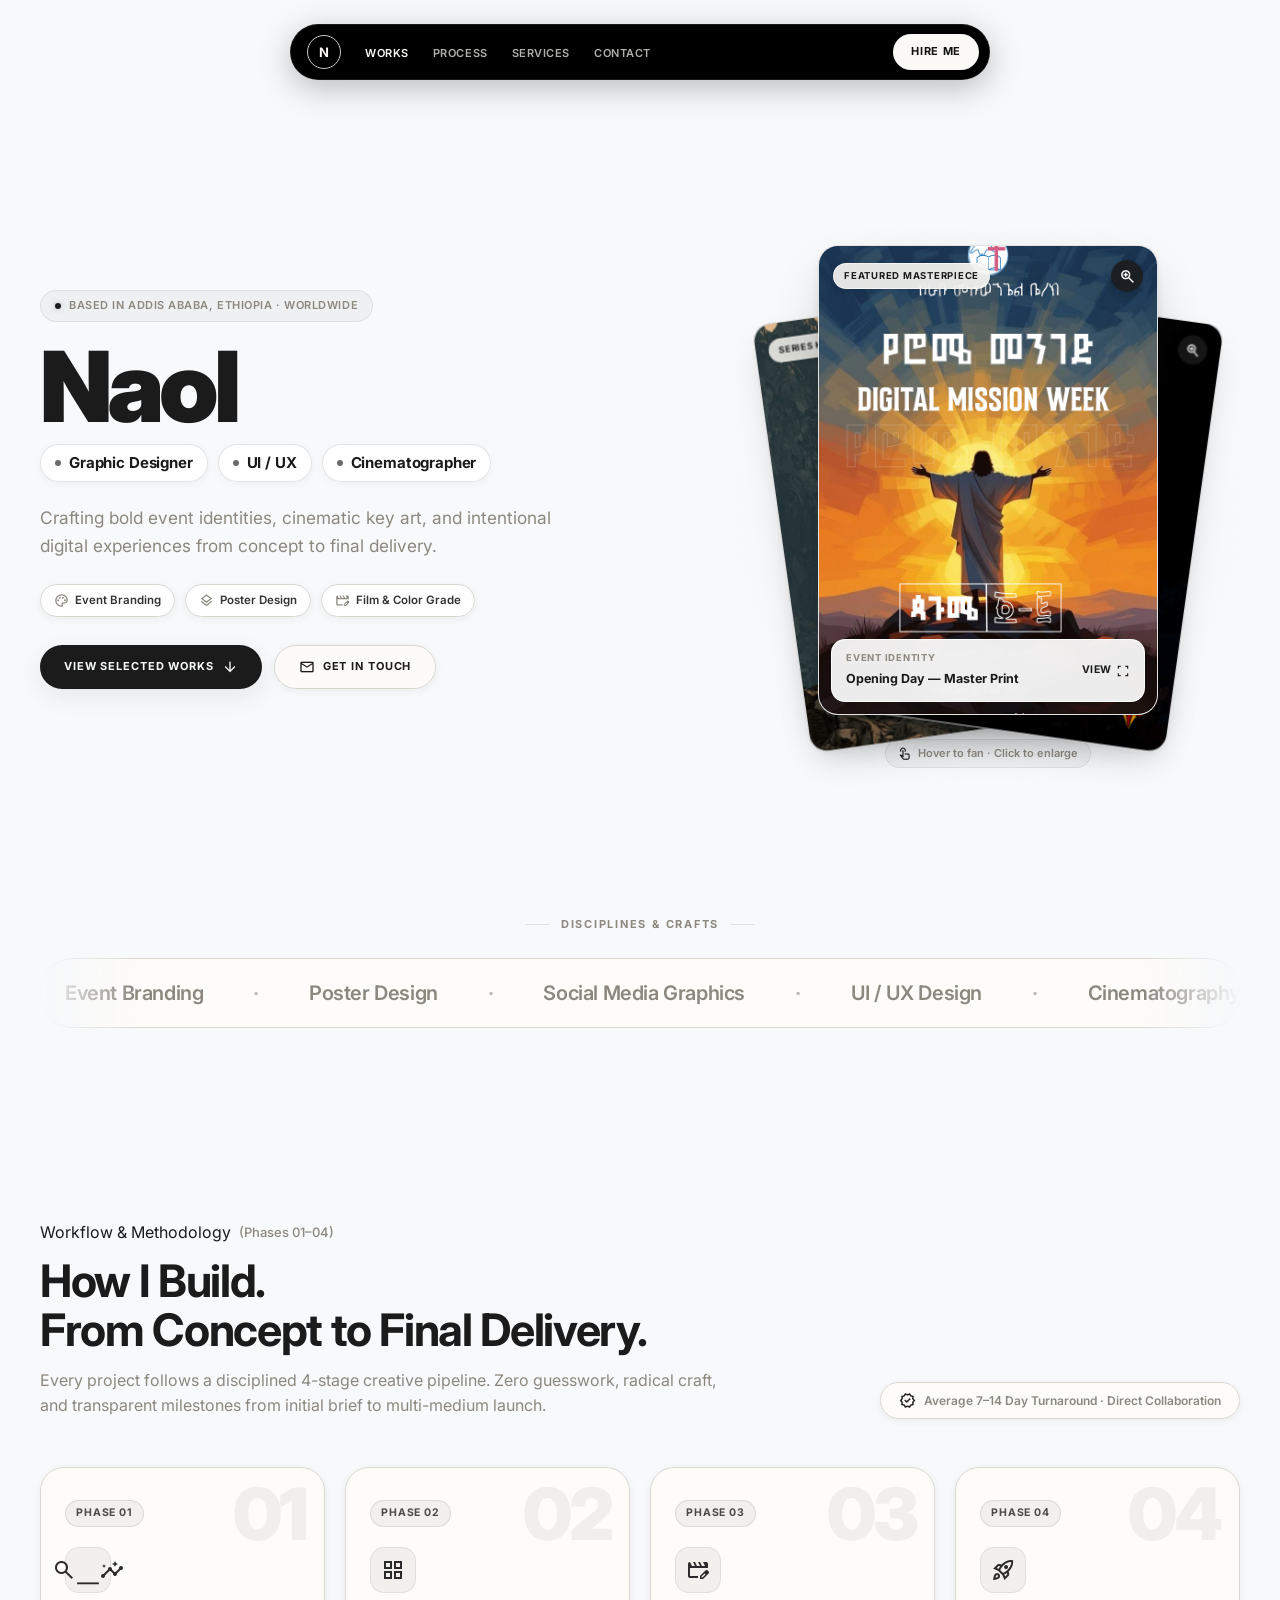
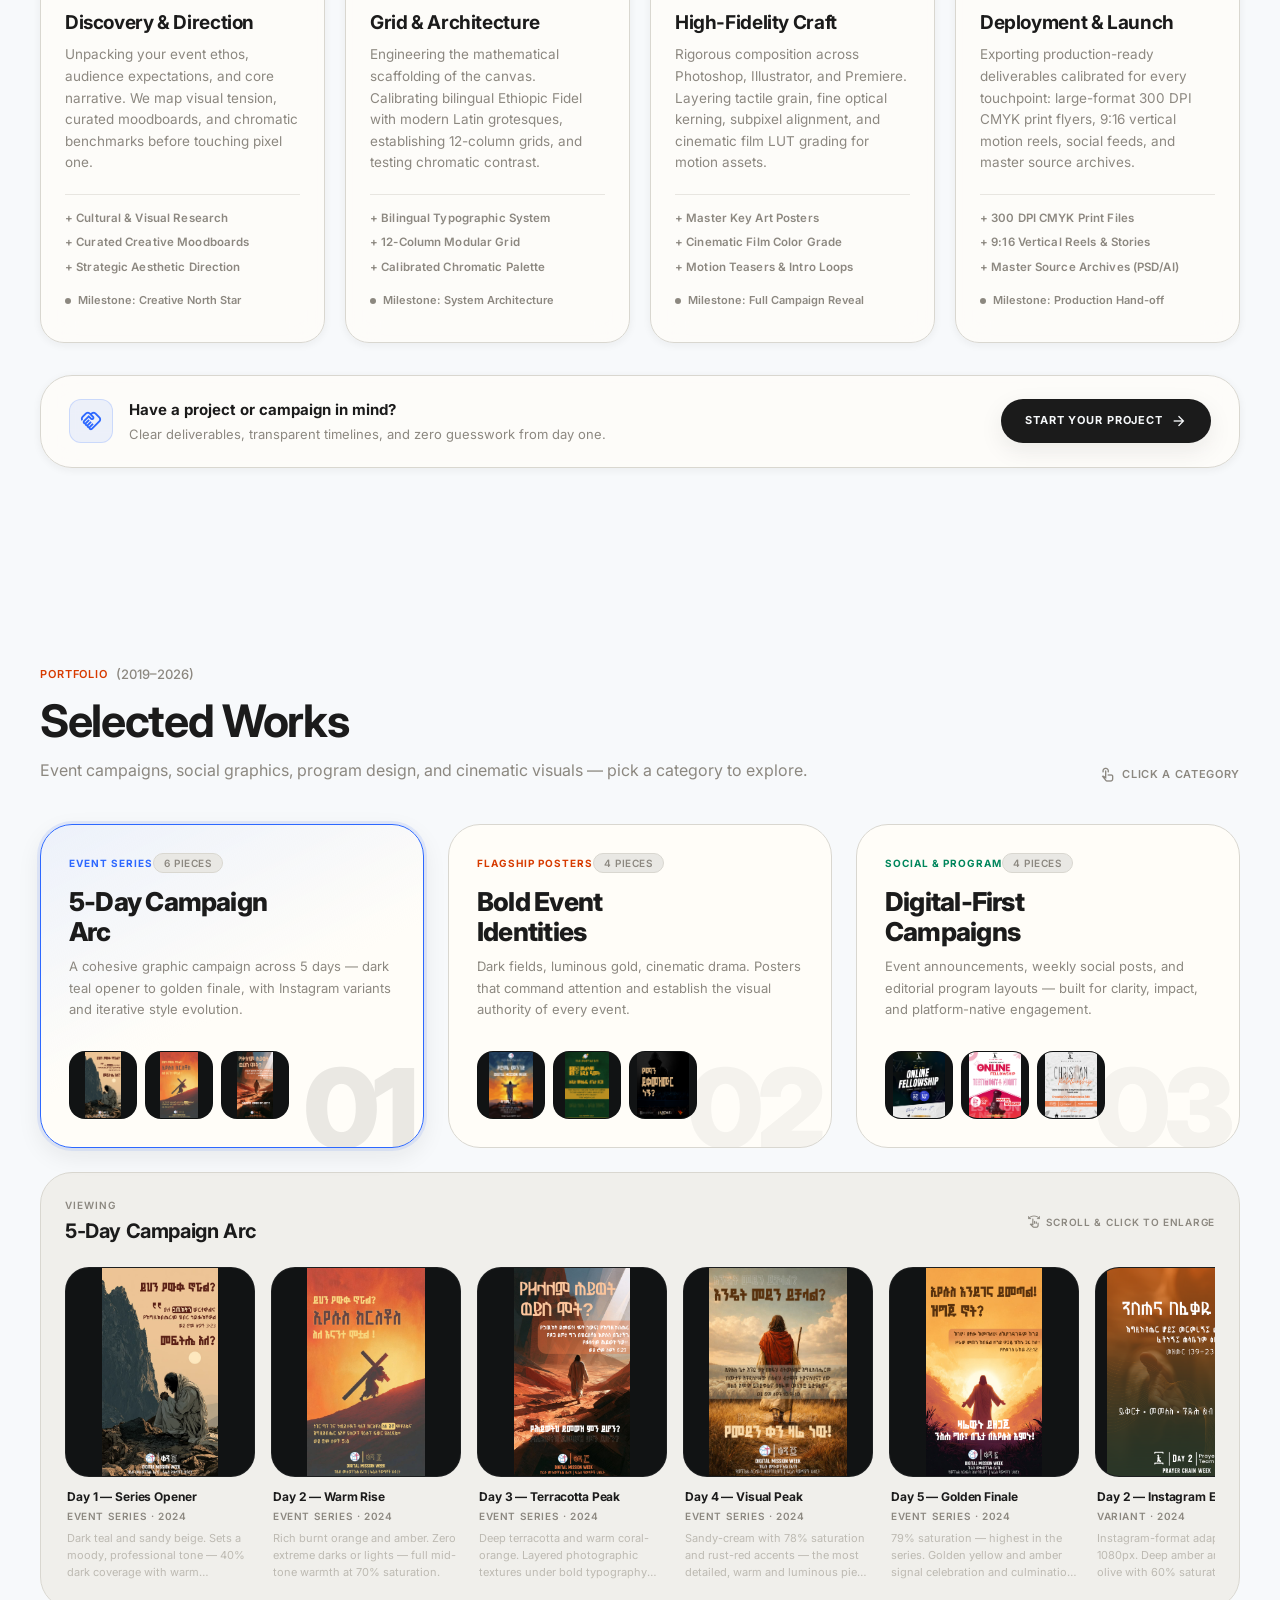
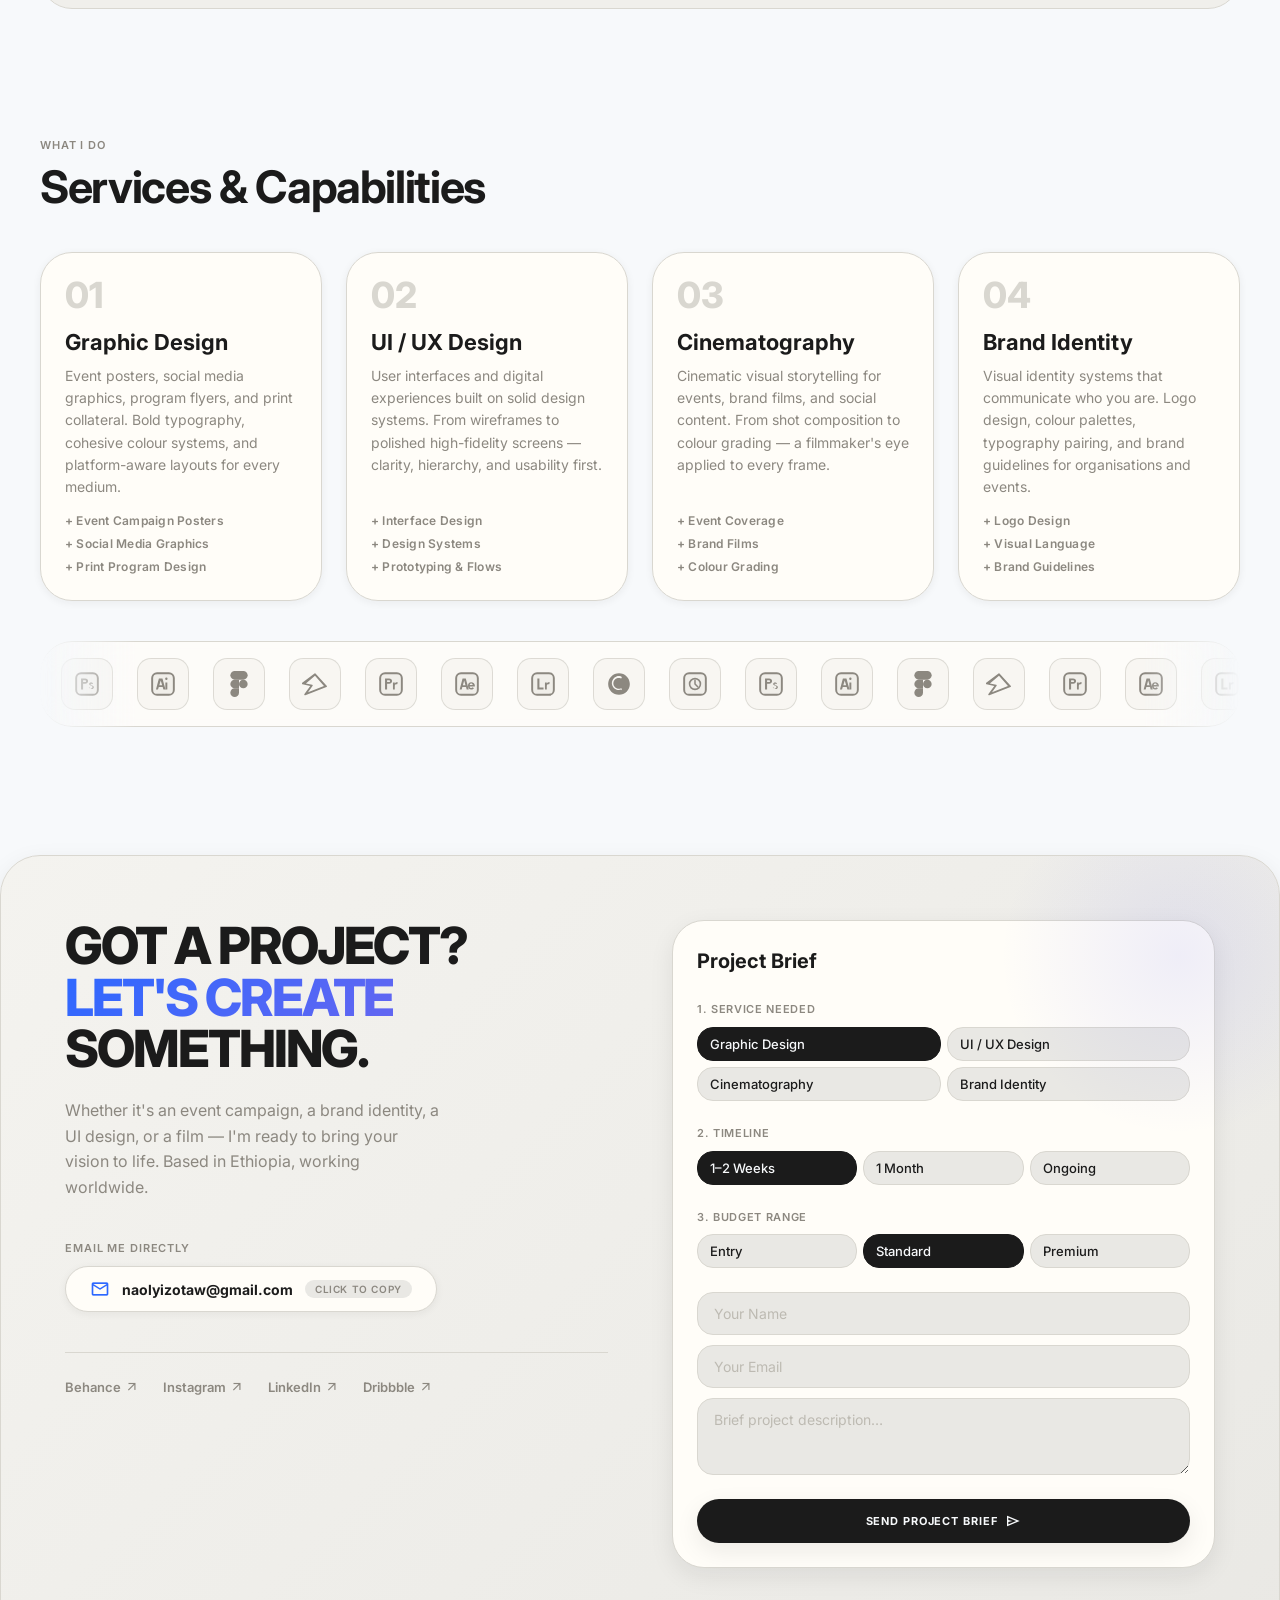
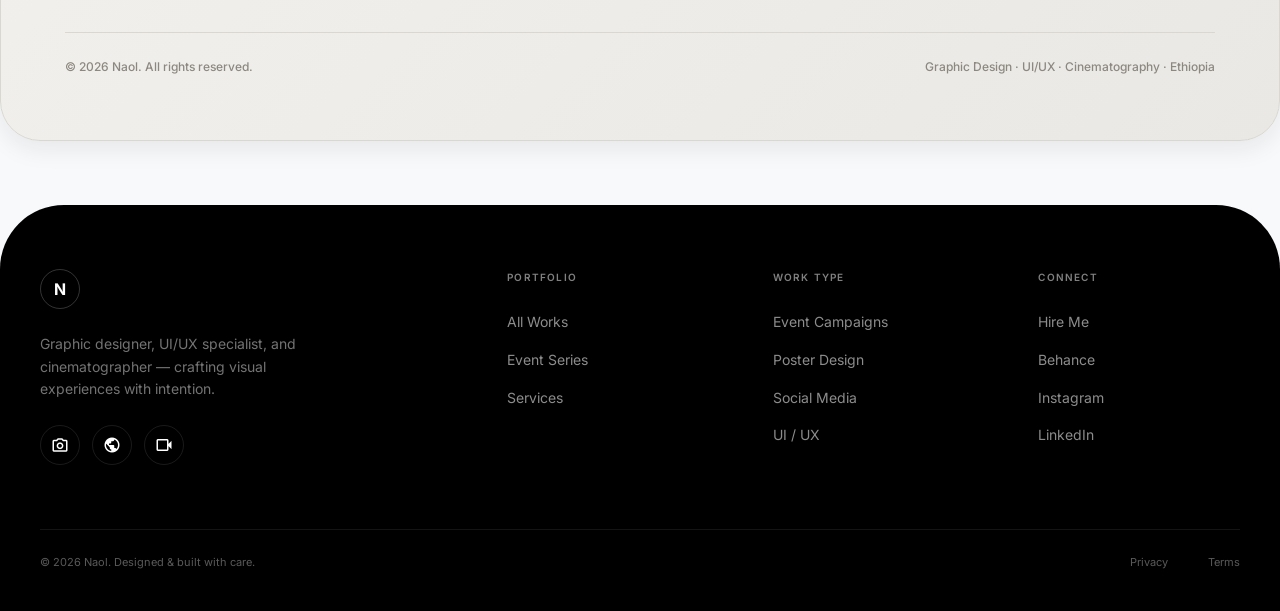
==== commit 457c9325: "refactor: remove quick proof stats section from index.html" ====
--- a/index.html
+++ b/index.html
@@ -90,24 +90,6 @@
           <span class="material-symbols-outlined">mail</span>
           <span>Get in Touch</span>
         </a>
-      </div>
-
-      <!-- Quick Proof Stats -->
-      <div class="hero-stats">
-        <div class="hero-stat">
-          <span class="hero-stat__num">7+</span>
-          <span class="hero-stat__label">Years Crafting</span>
-        </div>
-        <div class="hero-stat__div"></div>
-        <div class="hero-stat">
-          <span class="hero-stat__num">300 DPI</span>
-          <span class="hero-stat__label">CMYK Master Print</span>
-        </div>
-        <div class="hero-stat__div"></div>
-        <div class="hero-stat">
-          <span class="hero-stat__num">4K · Fidel</span>
-          <span class="hero-stat__label">Motion &amp; Bilingual</span>
-        </div>
       </div>
 
     </div>
